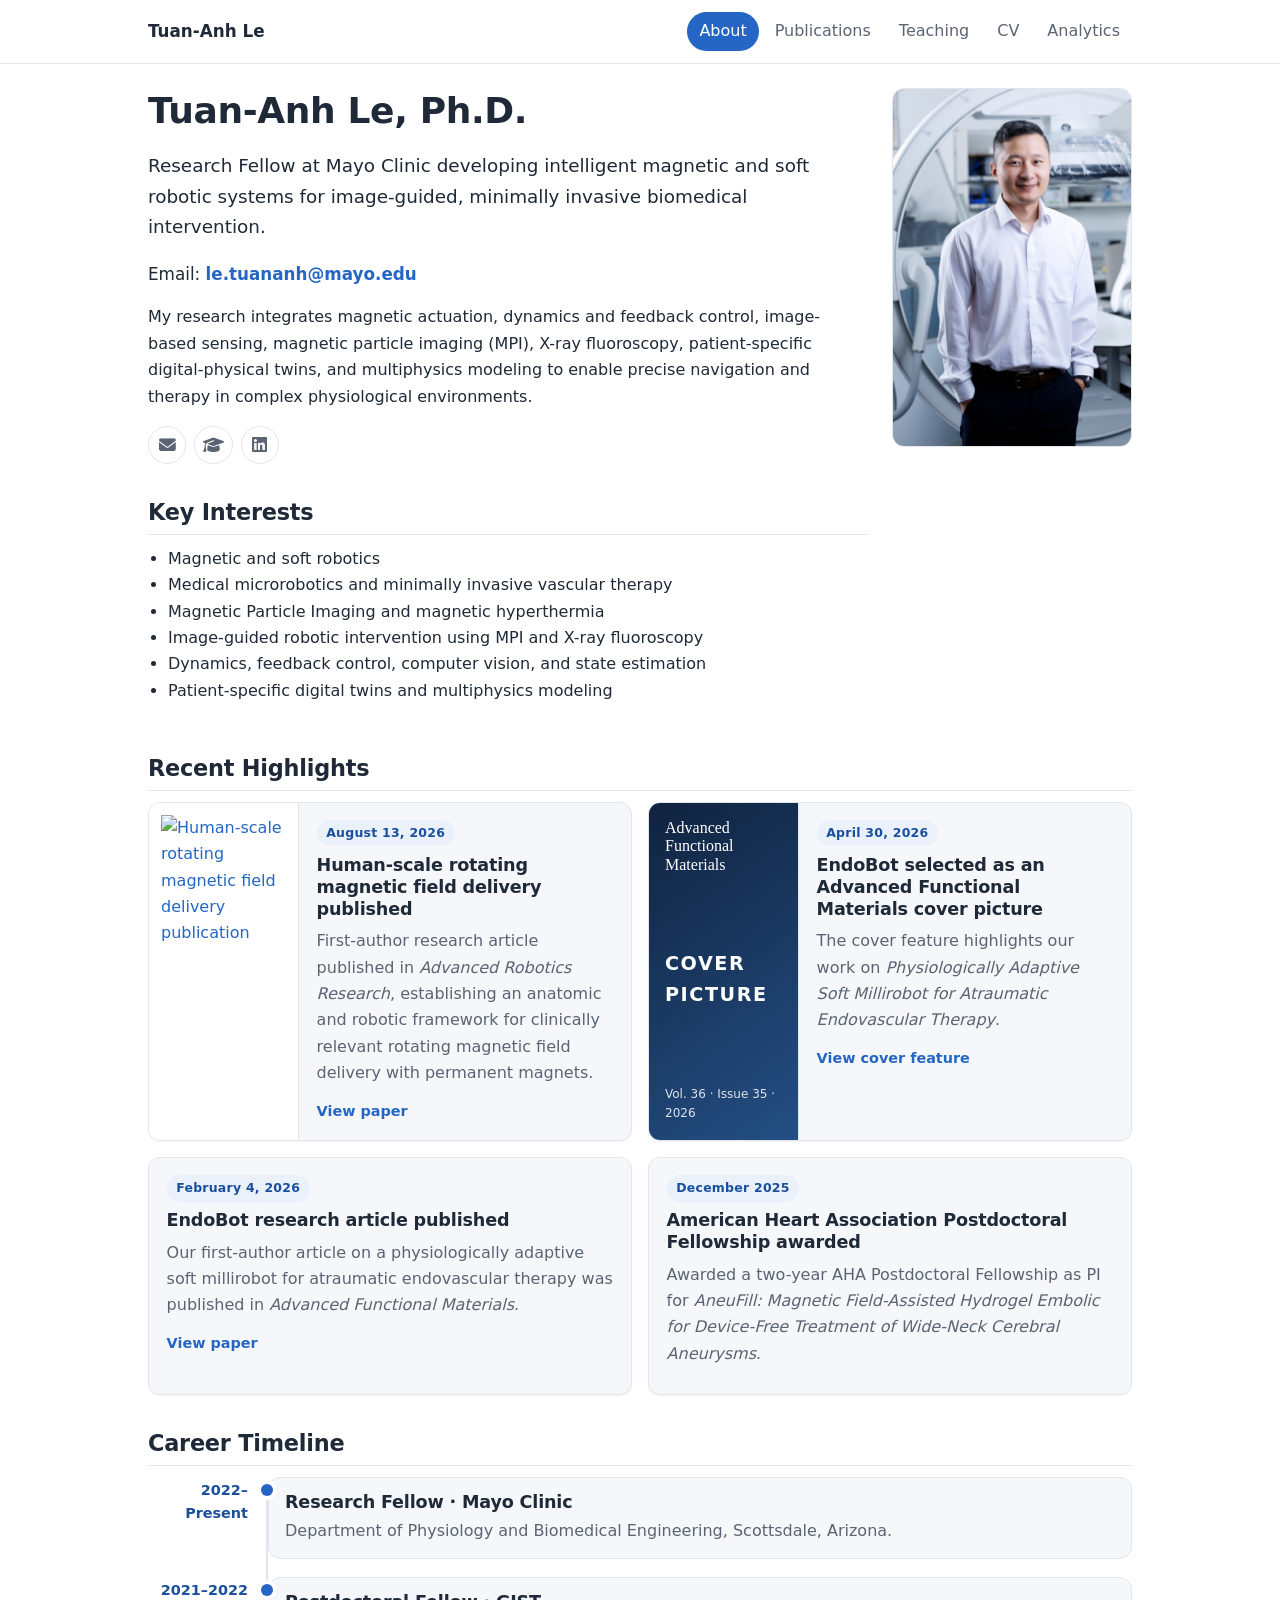
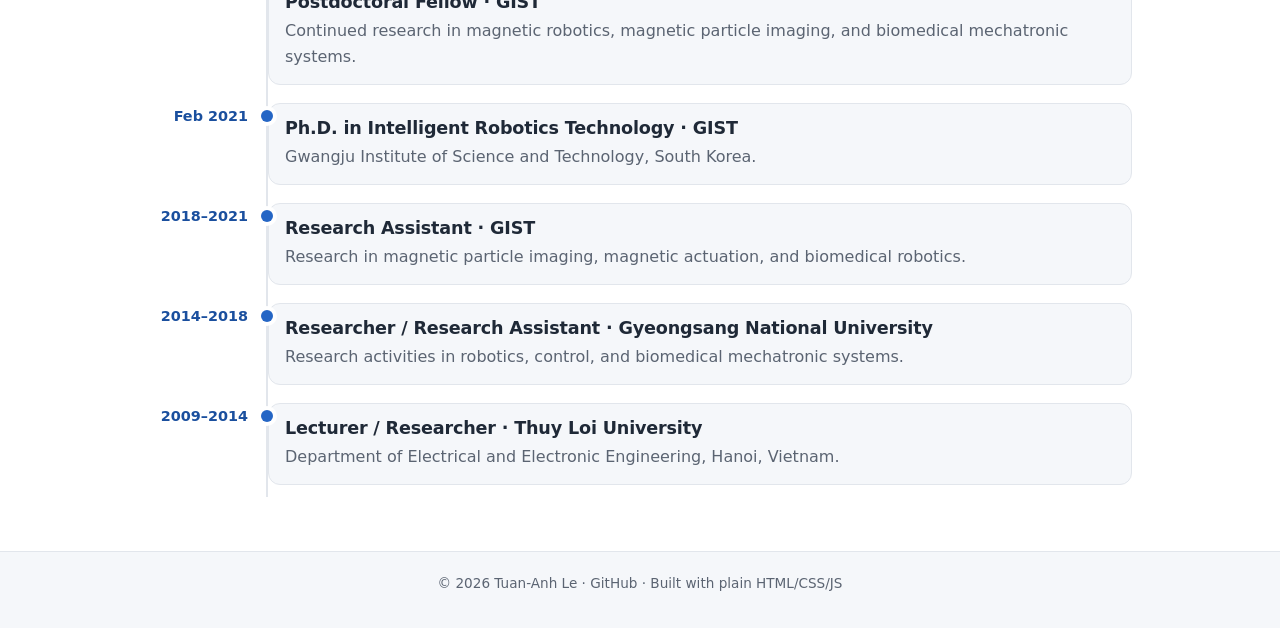
==== index.html @ ef7f0931 "Enable Umami tracking on About" ====
<!DOCTYPE html>
<html lang="en">
<head>
  <meta charset="UTF-8">
  <meta name="viewport" content="width=device-width, initial-scale=1.0">
  <title>About · Tuan-Anh Le</title>
  <meta name="description" content="Tuan-Anh Le — Research Fellow at Mayo Clinic working on magnetic and soft robotics, magnetic particle imaging, and image-guided minimally invasive therapy.">
  <link rel="stylesheet" href="assets/css/style.css?v=20260916-analytics1">
  <link rel="stylesheet" href="https://cdnjs.cloudflare.com/ajax/libs/font-awesome/6.5.2/css/all.min.css" integrity="sha512-SnH5WK+bZxgPHs44uWIX+LLJAJ9/2PkPKZ5QiAj6Ta86w+fsb2TkcmfRyVX3pBnMFcV7oQPJkl9QevSCWr3W6A==" crossorigin="anonymous" referrerpolicy="no-referrer">
  <script defer src="https://cloud.umami.is/script.js" data-website-id="98141acc-b145-4bf0-a207-50ff6eefe35a"></script>
</head>
<body>
  <header class="site-header"><div class="nav-inner"><a class="site-title" href="index.html">Tuan-Anh Le</a><nav class="site-nav" aria-label="Primary navigation"></nav></div></header>
  <main>
    <section class="hero"><div class="hero-content"><h1>Tuan-Anh Le, Ph.D.</h1><p class="lead">Research Fellow at Mayo Clinic developing intelligent magnetic and soft robotic systems for image-guided, minimally invasive biomedical intervention.</p><p class="contact-line">Email: <a href="mailto:le.tuananh@mayo.edu"><b>le.tuananh@mayo.edu</b></a></p><p>My research integrates magnetic actuation, dynamics and feedback control, image-based sensing, magnetic particle imaging (MPI), X-ray fluoroscopy, patient-specific digital-physical twins, and multiphysics modeling to enable precise navigation and therapy in complex physiological environments.</p><div class="icons"><a href="mailto:le.tuananh@mayo.edu" title="Email" aria-label="Email"><i class="fas fa-envelope"></i></a><a href="https://scholar.google.com/citations?user=4DRKFp4AAAAJ" title="Google Scholar" aria-label="Google Scholar"><i class="fas fa-graduation-cap"></i></a><a href="https://www.linkedin.com/in/le-tuan-anh-835952119/" title="LinkedIn" aria-label="LinkedIn"><i class="fab fa-linkedin"></i></a></div><h2>Key Interests</h2><ul><li>Magnetic and soft robotics</li><li>Medical microrobotics and minimally invasive vascular therapy</li><li>Magnetic Particle Imaging and magnetic hyperthermia</li><li>Image-guided robotic intervention using MPI and X-ray fluoroscopy</li><li>Dynamics, feedback control, computer vision, and state estimation</li><li>Patient-specific digital twins and multiphysics modeling</li></ul></div><div class="hero-photo"><img src="assets/images/profile-placeholder.jpg" alt="Tuan-Anh Le"></div></section>
    <section><h2>Recent Highlights</h2><div class="news-grid"><article class="news-card featured-news"><a class="news-image" href="https://doi.org/10.1002/adrr.70154" target="_blank" rel="noopener"><img src="assets/images/publications/70154.jpg" alt="Human-scale rotating magnetic field delivery publication"></a><div class="news-body"><div class="news-date">August 13, 2026</div><h3>Human-scale rotating magnetic field delivery published</h3><p>First-author research article published in <em>Advanced Robotics Research</em>, establishing an anatomic and robotic framework for clinically relevant rotating magnetic field delivery with permanent magnets.</p><a class="news-link" href="https://doi.org/10.1002/adrr.70154" target="_blank" rel="noopener">View paper</a></div></article><article class="news-card featured-news"><a class="cover-tile" href="https://doi.org/10.1002/adfm.75492" target="_blank" rel="noopener" aria-label="Advanced Functional Materials cover feature"><span class="cover-journal">Advanced Functional Materials</span><span class="cover-label">COVER PICTURE</span><span class="cover-year">Vol. 36 · Issue 35 · 2026</span></a><div class="news-body"><div class="news-date">April 30, 2026</div><h3>EndoBot selected as an Advanced Functional Materials cover picture</h3><p>The cover feature highlights our work on <em>Physiologically Adaptive Soft Millirobot for Atraumatic Endovascular Therapy</em>.</p><a class="news-link" href="https://doi.org/10.1002/adfm.75492" target="_blank" rel="noopener">View cover feature</a></div></article><article class="news-card"><div class="news-body"><div class="news-date">February 4, 2026</div><h3>EndoBot research article published</h3><p>Our first-author article on a physiologically adaptive soft millirobot for atraumatic endovascular therapy was published in <em>Advanced Functional Materials</em>.</p><a class="news-link" href="https://doi.org/10.1002/adfm.202531400" target="_blank" rel="noopener">View paper</a></div></article><article class="news-card"><div class="news-body"><div class="news-date">December 2025</div><h3>American Heart Association Postdoctoral Fellowship awarded</h3><p>Awarded a two-year AHA Postdoctoral Fellowship as PI for <em>AneuFill: Magnetic Field-Assisted Hydrogel Embolic for Device-Free Treatment of Wide-Neck Cerebral Aneurysms</em>.</p></div></article></div></section>
    <section><h2>Career Timeline</h2><div class="timeline"><div class="timeline-item"><div class="timeline-date">2022–Present</div><div class="timeline-content"><h3>Research Fellow · Mayo Clinic</h3><p>Department of Physiology and Biomedical Engineering, Scottsdale, Arizona.</p></div></div><div class="timeline-item"><div class="timeline-date">2021–2022</div><div class="timeline-content"><h3>Postdoctoral Fellow · GIST</h3><p>Continued research in magnetic robotics, magnetic particle imaging, and biomedical mechatronic systems.</p></div></div><div class="timeline-item"><div class="timeline-date">Feb 2021</div><div class="timeline-content"><h3>Ph.D. in Intelligent Robotics Technology · GIST</h3><p>Gwangju Institute of Science and Technology, South Korea.</p></div></div><div class="timeline-item"><div class="timeline-date">2018–2021</div><div class="timeline-content"><h3>Research Assistant · GIST</h3><p>Research in magnetic particle imaging, magnetic actuation, and biomedical robotics.</p></div></div><div class="timeline-item"><div class="timeline-date">2014–2018</div><div class="timeline-content"><h3>Researcher / Research Assistant · Gyeongsang National University</h3><p>Research activities in robotics, control, and biomedical mechatronic systems.</p></div></div><div class="timeline-item"><div class="timeline-date">2009–2014</div><div class="timeline-content"><h3>Lecturer / Researcher · Thuy Loi University</h3><p>Department of Electrical and Electronic Engineering, Hanoi, Vietnam.</p></div></div></div></section>
  </main>
  <footer class="site-footer"></footer>
  <script src="assets/js/main.js?v=20260916-analytics1"></script>
</body>
</html>
---- assets/css/style.css ----
/* ==========================================================================
  Tuan Anh Le — Personal Academic Website
   Shared stylesheet. Edit colors/typography here to restyle the whole site.
   ========================================================================== */

:root {
  --bg: #ffffff;
  --surface: #f5f7fa;
  --text: #1f2937;
  --text-muted: #5b6472;
  --accent: #2566c5;
  --accent-strong: #1a4f9e;
  --accent-soft: #eaf1fb;
  --border: #e2e6ec;
  --max-width: 1024px;
  --radius: 12px;
  --shadow-sm: 0 1px 2px rgba(16, 24, 40, 0.05);
  --shadow-md: 0 6px 16px rgba(16, 24, 40, 0.08);
  --transition: 0.18s ease;
}

* { box-sizing: border-box; }
html { scroll-behavior: smooth; }
body {
  margin: 0;
  font-family: system-ui, -apple-system, BlinkMacSystemFont, "Segoe UI", Roboto, Helvetica, Arial, sans-serif;
  color: var(--text);
  background: var(--bg);
  line-height: 1.65;
  font-size: 16px;
}
a { color: var(--accent); text-decoration: none; transition: color var(--transition); }
a:hover { color: var(--accent-strong); text-decoration: underline; }
h1,h2,h3,h4 { line-height: 1.25; margin: 0 0 0.5em; color: var(--text); letter-spacing: -0.01em; }
h1 { font-size: 2.25rem; }
h2 { font-size: 1.4rem; margin-top: 1.5em; padding-bottom: 0.35em; border-bottom: 1px solid var(--border); }
h3 { font-size: 1.1rem; }
p { margin: 0 0 1em; }
ul { margin: 0 0 1em; padding-left: 1.25em; }

/* ---------- Header / navigation ---------- */
.site-header { position: sticky; top: 0; z-index: 10; background: var(--bg); border-bottom: 1px solid var(--border); }
.nav-inner { max-width: var(--max-width); margin: 0 auto; padding: 0.75rem 1.25rem; display: flex; flex-wrap: wrap; align-items: center; justify-content: space-between; gap: 0.5rem; }
.site-title { font-weight: 700; font-size: 1.05rem; color: var(--text); }
.site-title:hover { text-decoration: none; color: var(--accent); }
.site-nav { display: flex; flex-wrap: wrap; gap: 0.25rem; }
.site-nav a { padding: 0.4rem 0.75rem; border-radius: 999px; color: var(--text-muted); font-weight: 500; transition: color var(--transition), background-color var(--transition), box-shadow var(--transition); }
.site-nav a:hover { background: var(--surface); color: var(--text); text-decoration: none; }
.site-nav a.active { background: var(--accent); color: #fff; box-shadow: var(--shadow-sm); }

/* ---------- Layout ---------- */
main { max-width: var(--max-width); margin: 0 auto; padding: 1.5rem 1.25rem 3rem; }

/* ---------- Hero (About) ---------- */
.hero { display: flex; flex-wrap: wrap; gap: 1.5rem; align-items: flex-start; }
.hero-content { flex: 1 1 320px; min-width: 0; }
.hero-content .lead { font-size: 1.15rem; }
.hero-photo { flex: 0 0 240px; }
.hero-photo img { width: 100%; max-width: 240px; border-radius: var(--radius); border: 1px solid var(--border); display: block; }
.contact-line { margin: 0.25rem 0 1rem; font-size: 1.05rem; }
.icons { display: flex; flex-wrap: wrap; gap: 0.5rem; margin: 0 0 1rem; }
.icons a { display: inline-flex; align-items: center; justify-content: center; width: 2.4rem; height: 2.4rem; border-radius: 999px; border: 1px solid var(--border); background: var(--bg); color: var(--text-muted); font-size: 1.05rem; transition: color var(--transition), background-color var(--transition), border-color var(--transition), transform var(--transition); }
.icons a:hover { color: #fff; background: var(--accent); border-color: var(--accent); text-decoration: none; transform: translateY(-2px); }
.icons a:focus-visible { outline: 2px solid var(--accent); outline-offset: 2px; }

/* ---------- Generic cards ---------- */
.card { background: var(--surface); border: 1px solid var(--border); border-radius: var(--radius); padding: 1rem 1.25rem; margin-bottom: 1rem; box-shadow: var(--shadow-sm); transition: box-shadow var(--transition), transform var(--transition); }
.card:hover { box-shadow: var(--shadow-md); transform: translateY(-2px); }
.card h3 { margin-top: 0; }
.meta { color: var(--text-muted); font-size: 0.9rem; margin-bottom: 0.5rem; }
.entry { margin-bottom: 1.5rem; }
.entry .title { font-weight: 600; }
.entry .description { margin: 0.25rem 0; color: var(--text-muted); }
.news-list li { margin-bottom: 0.5rem; }
.news-list b { color: var(--text); }

/* ---------- News / highlights ---------- */
.news-grid { display: grid; grid-template-columns: repeat(2, minmax(0, 1fr)); gap: 1rem; }
.news-card { background: var(--surface); border: 1px solid var(--border); border-radius: var(--radius); overflow: hidden; box-shadow: var(--shadow-sm); transition: transform var(--transition), box-shadow var(--transition); }
.news-card:hover { transform: translateY(-2px); box-shadow: var(--shadow-md); }
.news-card.featured-news { display: grid; grid-template-columns: 150px minmax(0, 1fr); }
.news-image { display: block; background: #fff; border-right: 1px solid var(--border); }
.news-image:hover { text-decoration: none; }
.news-image img { width: 100%; height: 100%; min-height: 170px; object-fit: contain; display: block; padding: 0.75rem; }
.news-body { padding: 1rem 1.1rem; }
.news-body h3 { margin-bottom: 0.45rem; }
.news-body p { color: var(--text-muted); margin-bottom: 0.7rem; }
.news-date { display: inline-block; font-size: 0.78rem; font-weight: 700; letter-spacing: 0.02em; color: var(--accent-strong); background: var(--accent-soft); border-radius: 999px; padding: 0.18rem 0.6rem; margin-bottom: 0.55rem; }
.news-link { font-weight: 600; font-size: 0.9rem; }
.cover-tile { min-height: 190px; padding: 1rem; display: flex; flex-direction: column; justify-content: space-between; background: linear-gradient(145deg, #10233f, #244f84); color: #fff; border-right: 1px solid var(--border); }
.cover-tile:hover { color: #fff; text-decoration: none; }
.cover-journal { font-family: Georgia, "Times New Roman", serif; font-size: 1rem; line-height: 1.15; }
.cover-label { font-size: 1.2rem; font-weight: 800; letter-spacing: 0.08em; }
.cover-year { font-size: 0.75rem; opacity: 0.85; }

/* ---------- Career timeline ---------- */
.timeline { position: relative; margin-top: 0.5rem; }
.timeline::before { content: ""; position: absolute; left: 118px; top: 0.4rem; bottom: 0.4rem; width: 2px; background: var(--border); }
.timeline-item { display: grid; grid-template-columns: 100px minmax(0, 1fr); gap: 1.25rem; position: relative; padding-bottom: 1.15rem; }
.timeline-item::before { content: ""; position: absolute; left: 113px; top: 0.42rem; width: 12px; height: 12px; border-radius: 50%; background: var(--accent); box-shadow: 0 0 0 4px var(--bg); }
.timeline-date { color: var(--accent-strong); font-weight: 700; font-size: 0.9rem; text-align: right; padding-top: 0.1rem; }
.timeline-content { background: var(--surface); border: 1px solid var(--border); border-radius: var(--radius); padding: 0.85rem 1rem; }
.timeline-content h3 { margin-bottom: 0.25rem; }
.timeline-content p { margin: 0; color: var(--text-muted); }

/* ---------- Publications ---------- */
.pub-card { display: flex; gap: 1.25rem; padding: 1.25rem; }
.pub-thumb { flex: 0 0 120px; align-self: flex-start; }
.pub-thumb a { display: block; }
.pub-thumb img { display: block; width: 120px; height: 120px; max-width: 100%; aspect-ratio: 1 / 1; object-fit: contain; border-radius: var(--radius); border: 1px solid var(--border); background: #fff; padding: 0.5rem; }
.pub-body { flex: 1; min-width: 0; }
.pub-title { font-weight: 600; font-size: 1.02rem; margin: 0 0 0.3rem; }
.pub-authors { color: var(--text-muted); font-size: 0.9rem; margin: 0 0 0.4rem; }
.pub-authors b { color: var(--text); }
.pub-venue { font-size: 0.9rem; margin: 0 0 0.4rem; color: var(--text); }
.pub-meta { display: flex; flex-wrap: wrap; align-items: center; gap: 0.75rem; margin-top: 0.25rem; }
.pub-year { font-size: 0.8rem; font-weight: 600; color: var(--accent-strong); background: #eaf1fb; border-radius: 999px; padding: 0.15rem 0.6rem; }
.pub-link { font-size: 0.9rem; }
#publications-loading,#publications-error { padding: 2rem; text-align: center; color: var(--text-muted); }

/* ---------- CV ---------- */
.cv-actions { display: flex; flex-wrap: wrap; gap: 0.75rem; margin-bottom: 1.25rem; }
.btn { display: inline-block; background: var(--accent); color: #fff; padding: 0.6rem 1.1rem; border-radius: 8px; font-weight: 600; transition: background var(--transition), transform var(--transition), box-shadow var(--transition); }
.btn:hover { background: var(--accent-strong); text-decoration: none; color: #fff; transform: translateY(-1px); box-shadow: var(--shadow-sm); }
.btn.secondary { background: var(--surface); color: var(--accent); border: 1px solid var(--border); }
.btn.secondary:hover { background: var(--border); }
.cv-frame { width: 100%; height: 80vh; min-height: 480px; border: 1px solid var(--border); border-radius: var(--radius); background: var(--surface); }

/* ---------- Analytics ---------- */
.analytics-head { display: flex; justify-content: space-between; gap: 1.5rem; align-items: flex-start; margin-bottom: 1.5rem; }
.analytics-head h1 { margin-bottom: 0.35rem; }
.analytics-subtitle { margin-bottom: 0.15rem; color: var(--text-muted); }
.analytics-note { margin: 0; color: var(--text-muted); font-size: 0.88rem; }
.analytics-updated { flex: 0 0 auto; font-size: 0.82rem; color: var(--text-muted); background: var(--surface); border: 1px solid var(--border); border-radius: 999px; padding: 0.35rem 0.75rem; }
.metric-grid { display: grid; grid-template-columns: repeat(4, minmax(0, 1fr)); gap: 1rem; margin-bottom: 1rem; }
.metric-card { background: #fff; border: 1px solid var(--border); border-radius: var(--radius); padding: 1rem; display: flex; gap: 0.85rem; align-items: center; box-shadow: var(--shadow-sm); }
.metric-icon { width: 3rem; height: 3rem; border-radius: 12px; display: grid; place-items: center; flex: 0 0 3rem; background: var(--accent-soft); color: var(--accent); font-size: 1.5rem; font-weight: 700; }
.metric-card div:last-child { min-width: 0; display: flex; flex-direction: column; }
.metric-label { color: var(--text-muted); font-size: 0.85rem; }
.metric-card strong { font-size: 1.75rem; line-height: 1.15; margin: 0.2rem 0; color: var(--text); }
.metric-card small { color: var(--text-muted); font-size: 0.72rem; }
.analytics-panel { background: #fff; border: 1px solid var(--border); border-radius: var(--radius); box-shadow: var(--shadow-sm); padding: 1rem; }
.analytics-panel h2 { border: 0; margin: 0 0 0.15rem; padding: 0; font-size: 1.15rem; }
.analytics-panel p { margin: 0; color: var(--text-muted); font-size: 0.85rem; }
.panel-title-row { display: flex; justify-content: space-between; gap: 1rem; align-items: flex-start; margin-bottom: 0.85rem; }
.country-panel { margin-bottom: 1rem; }
.country-layout { display: grid; grid-template-columns: minmax(0, 1.65fr) minmax(280px, 0.85fr); gap: 1rem; align-items: stretch; }
.geo-chart { min-height: 360px; display: grid; place-items: center; overflow: hidden; }
.country-table-wrap { overflow-x: auto; }
.analytics-table { width: 100%; border-collapse: collapse; font-size: 0.86rem; }
.analytics-table th { text-align: left; color: var(--text-muted); font-weight: 600; border-bottom: 1px solid var(--border); padding: 0.55rem 0.5rem; }
.analytics-table td { border-bottom: 1px solid var(--border); padding: 0.6rem 0.5rem; }
.analytics-table th:last-child,.analytics-table td:last-child { text-align: right; }
.analytics-empty { color: var(--text-muted); text-align: center; padding: 2rem; border: 1px dashed var(--border); border-radius: var(--radius); background: var(--surface); width: 100%; }
.analytics-empty-cell { color: var(--text-muted); text-align: center !important; padding: 1.5rem !important; }
.analytics-lower-grid { display: grid; grid-template-columns: minmax(0, 1.2fr) minmax(300px, 0.8fr); gap: 1rem; }
.traffic-chart { min-height: 300px; display: grid; place-items: center; }
.range-pill { font-size: 0.78rem; color: var(--text-muted); border: 1px solid var(--border); border-radius: 8px; padding: 0.3rem 0.55rem; background: var(--surface); white-space: nowrap; }
.popular-table td:first-child { max-width: 260px; overflow: hidden; text-overflow: ellipsis; white-space: nowrap; }

/* ---------- Footer ---------- */
.site-footer { border-top: 1px solid var(--border); background: var(--surface); color: var(--text-muted); font-size: 0.85rem; text-align: center; padding: 1.25rem; }
.site-footer a { color: var(--text-muted); }

/* ---------- Responsive ---------- */
@media (max-width: 900px) {
  .metric-grid { grid-template-columns: repeat(2, minmax(0, 1fr)); }
  .country-layout { grid-template-columns: 1fr; }
  .analytics-lower-grid { grid-template-columns: 1fr; }
}

@media (max-width: 760px) {
  .news-grid { grid-template-columns: 1fr; }
  .analytics-head { flex-direction: column; }
  .analytics-updated { align-self: flex-start; }
}

@media (max-width: 640px) {
  .nav-inner { flex-direction: column; align-items: flex-start; }
  .hero { flex-direction: column-reverse; }
  .hero-photo { flex: 0 0 auto; align-self: center; }
  .news-card.featured-news { grid-template-columns: 1fr; }
  .news-image { border-right: 0; border-bottom: 1px solid var(--border); }
  .news-image img { max-height: 240px; min-height: 0; }
  .cover-tile { border-right: 0; border-bottom: 1px solid var(--border); min-height: 160px; }
  .timeline::before { left: 7px; }
  .timeline-item { grid-template-columns: 1fr; gap: 0.35rem; padding-left: 1.75rem; }
  .timeline-item::before { left: 2px; }
  .timeline-date { text-align: left; }
  .pub-card { flex-direction: column; }
  .pub-thumb { flex: 0 0 auto; width: 100%; }
  .pub-thumb img { width: 100%; height: auto; max-height: 220px; object-fit: contain; aspect-ratio: auto; }
  .metric-grid { grid-template-columns: 1fr; }
  .metric-card strong { font-size: 1.55rem; }
  .geo-chart { min-height: 260px; }
}
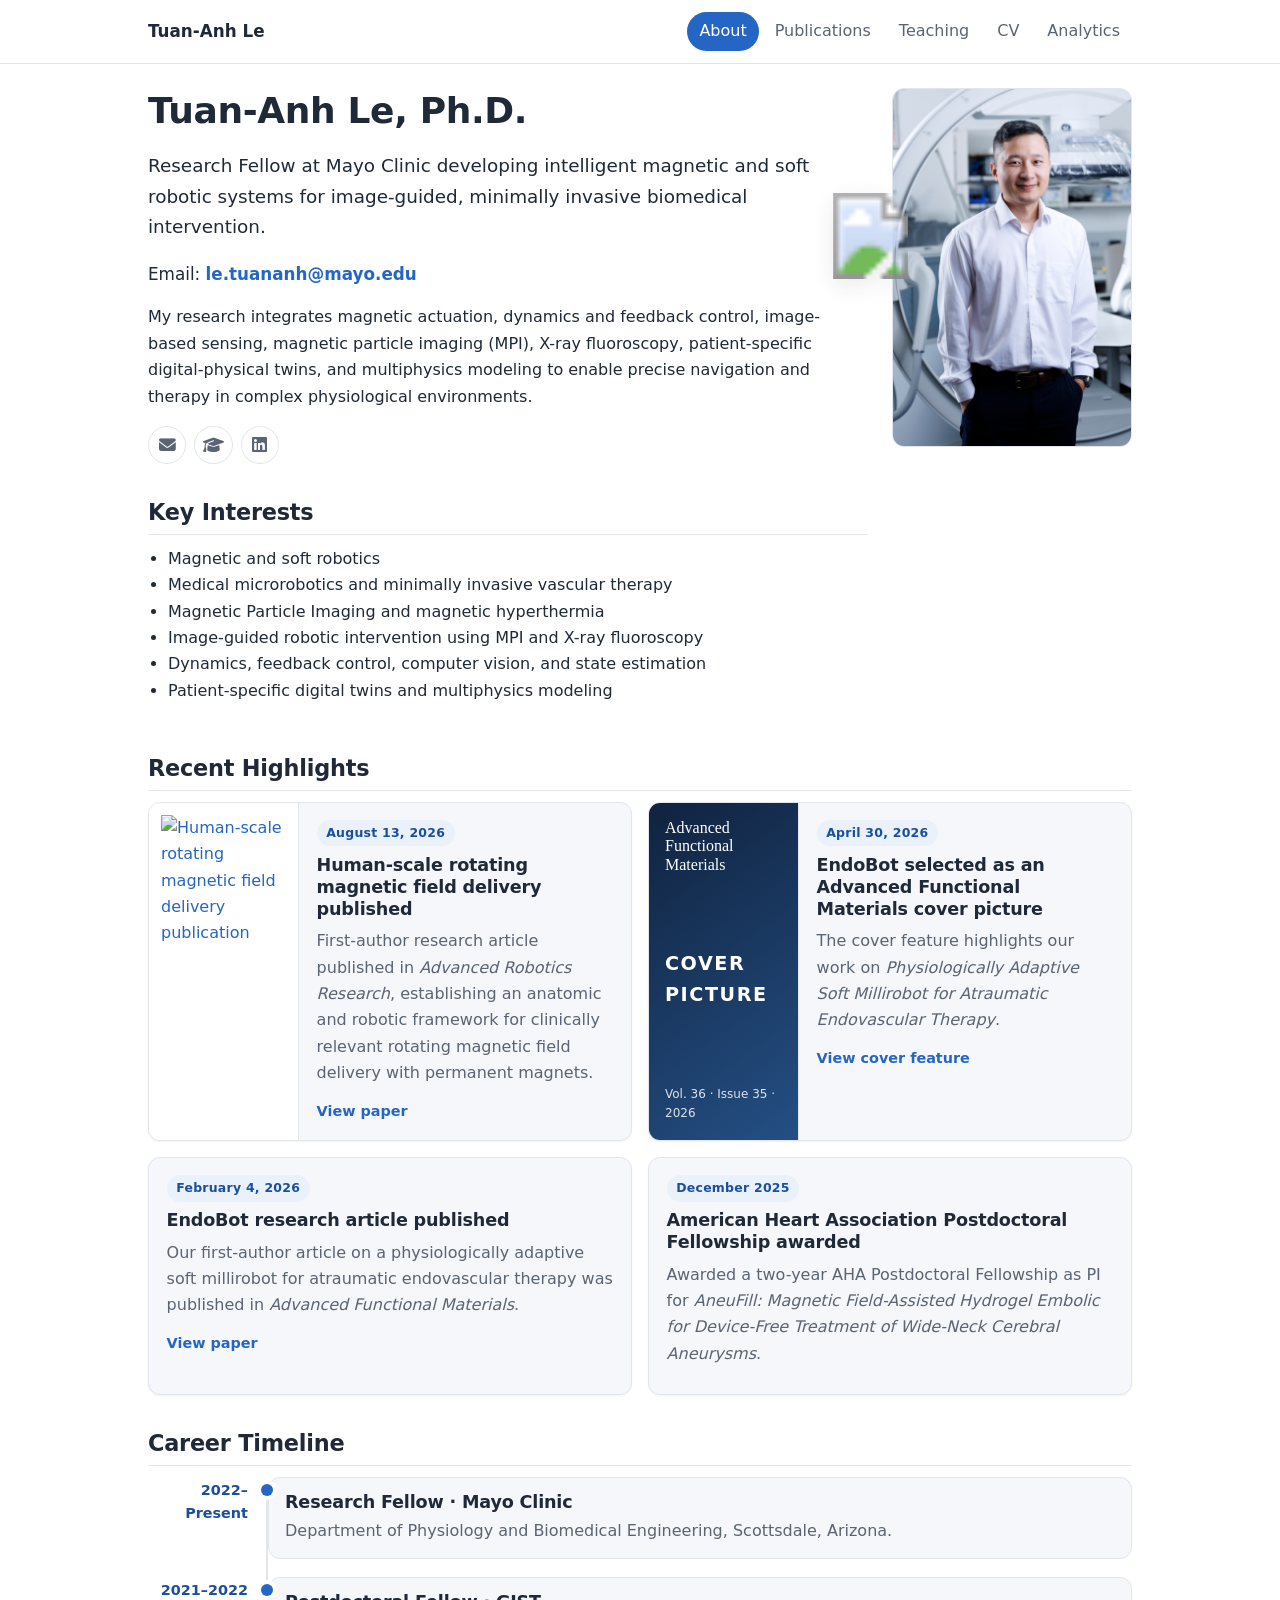
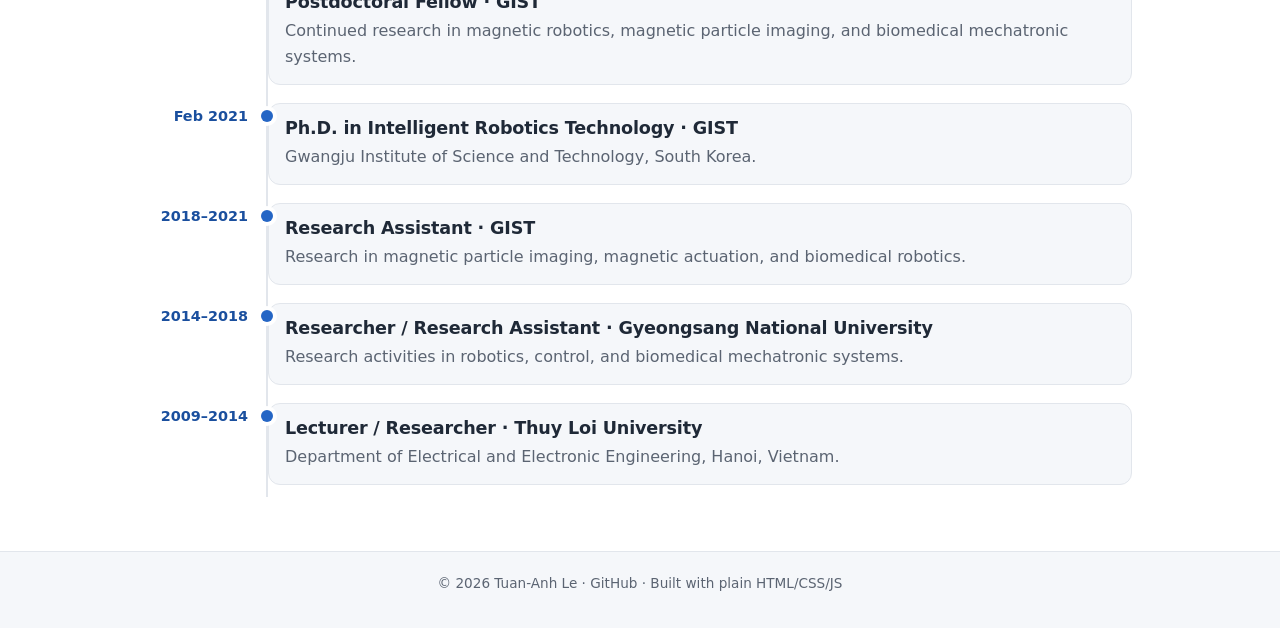
==== commit 2d934cb8: "Refresh floating dragon script" ====
--- a/index.html
+++ b/index.html
@@ -17,6 +17,6 @@
     <section><h2>Career Timeline</h2><div class="timeline"><div class="timeline-item"><div class="timeline-date">2022–Present</div><div class="timeline-content"><h3>Research Fellow · Mayo Clinic</h3><p>Department of Physiology and Biomedical Engineering, Scottsdale, Arizona.</p></div></div><div class="timeline-item"><div class="timeline-date">2021–2022</div><div class="timeline-content"><h3>Postdoctoral Fellow · GIST</h3><p>Continued research in magnetic robotics, magnetic particle imaging, and biomedical mechatronic systems.</p></div></div><div class="timeline-item"><div class="timeline-date">Feb 2021</div><div class="timeline-content"><h3>Ph.D. in Intelligent Robotics Technology · GIST</h3><p>Gwangju Institute of Science and Technology, South Korea.</p></div></div><div class="timeline-item"><div class="timeline-date">2018–2021</div><div class="timeline-content"><h3>Research Assistant · GIST</h3><p>Research in magnetic particle imaging, magnetic actuation, and biomedical robotics.</p></div></div><div class="timeline-item"><div class="timeline-date">2014–2018</div><div class="timeline-content"><h3>Researcher / Research Assistant · Gyeongsang National University</h3><p>Research activities in robotics, control, and biomedical mechatronic systems.</p></div></div><div class="timeline-item"><div class="timeline-date">2009–2014</div><div class="timeline-content"><h3>Lecturer / Researcher · Thuy Loi University</h3><p>Department of Electrical and Electronic Engineering, Hanoi, Vietnam.</p></div></div></div></section>
   </main>
   <footer class="site-footer"></footer>
-  <script src="assets/js/main.js?v=20260916-analytics1"></script>
+  <script src="assets/js/main.js?v=20260920-dragon1"></script>
 </body>
 </html>
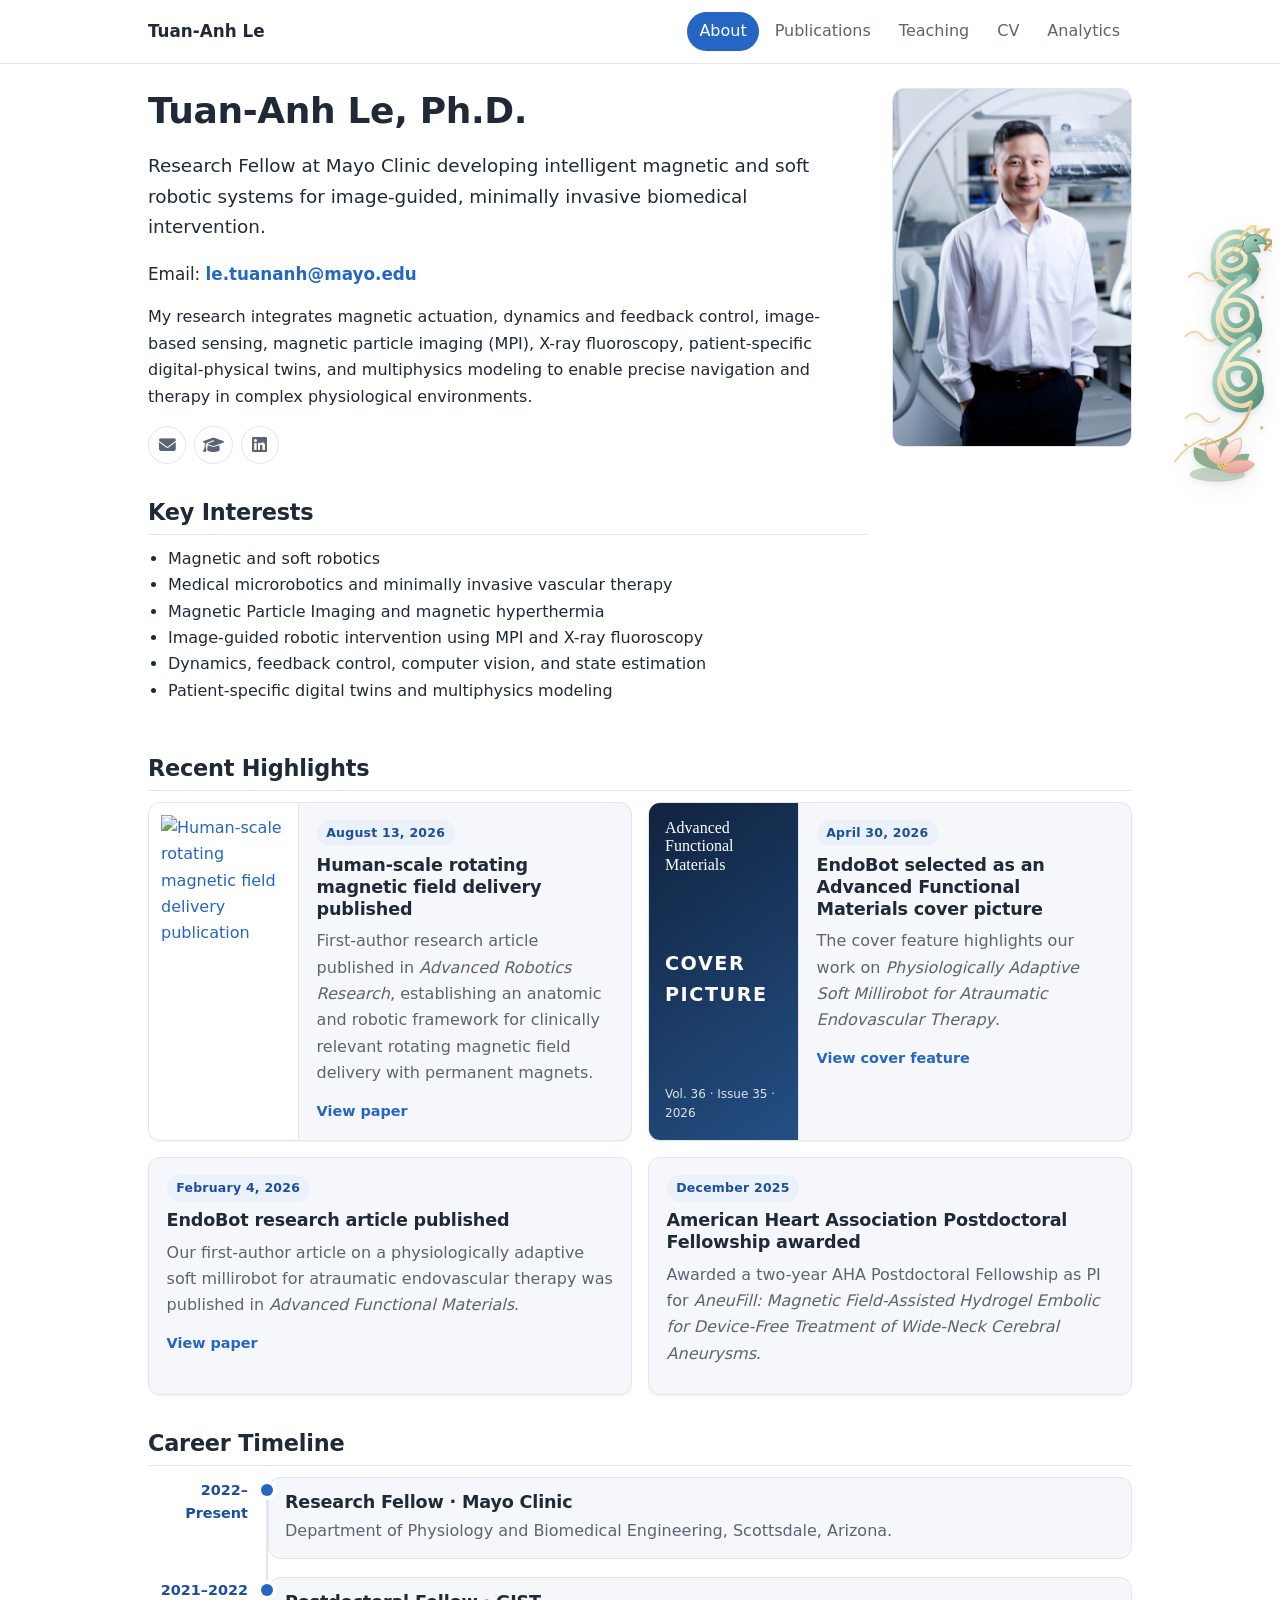
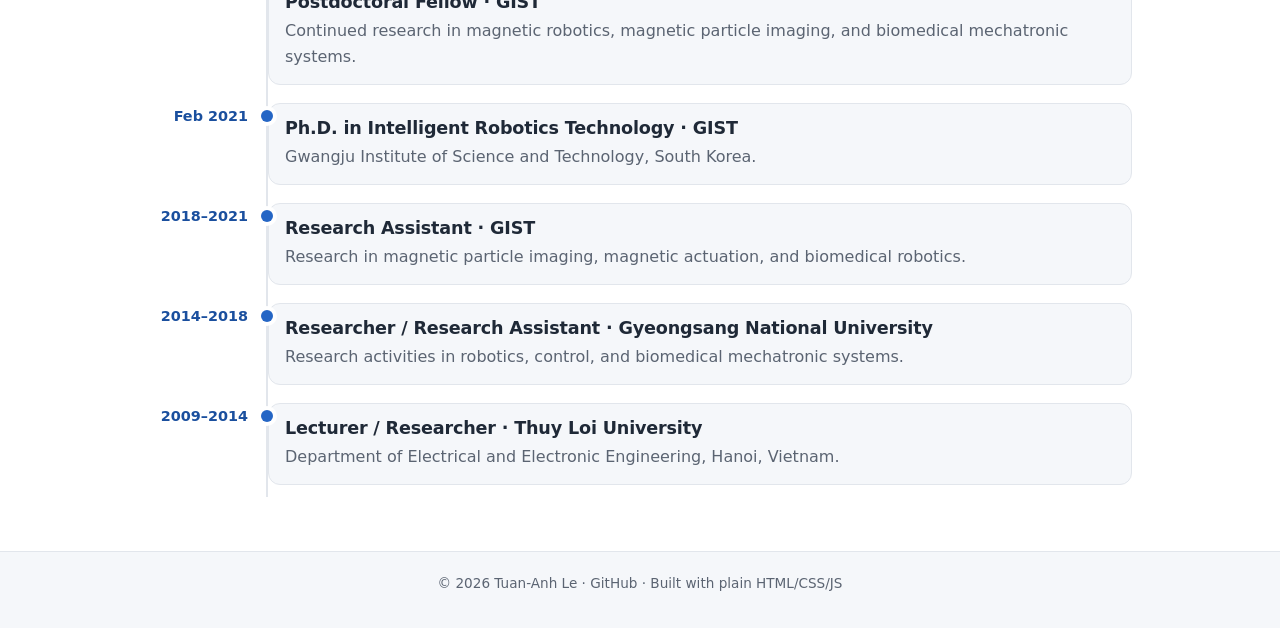
==== commit bb9be5f9: "Refresh dragon ornament script" ====
--- a/index.html
+++ b/index.html
@@ -17,6 +17,6 @@
     <section><h2>Career Timeline</h2><div class="timeline"><div class="timeline-item"><div class="timeline-date">2022–Present</div><div class="timeline-content"><h3>Research Fellow · Mayo Clinic</h3><p>Department of Physiology and Biomedical Engineering, Scottsdale, Arizona.</p></div></div><div class="timeline-item"><div class="timeline-date">2021–2022</div><div class="timeline-content"><h3>Postdoctoral Fellow · GIST</h3><p>Continued research in magnetic robotics, magnetic particle imaging, and biomedical mechatronic systems.</p></div></div><div class="timeline-item"><div class="timeline-date">Feb 2021</div><div class="timeline-content"><h3>Ph.D. in Intelligent Robotics Technology · GIST</h3><p>Gwangju Institute of Science and Technology, South Korea.</p></div></div><div class="timeline-item"><div class="timeline-date">2018–2021</div><div class="timeline-content"><h3>Research Assistant · GIST</h3><p>Research in magnetic particle imaging, magnetic actuation, and biomedical robotics.</p></div></div><div class="timeline-item"><div class="timeline-date">2014–2018</div><div class="timeline-content"><h3>Researcher / Research Assistant · Gyeongsang National University</h3><p>Research activities in robotics, control, and biomedical mechatronic systems.</p></div></div><div class="timeline-item"><div class="timeline-date">2009–2014</div><div class="timeline-content"><h3>Lecturer / Researcher · Thuy Loi University</h3><p>Department of Electrical and Electronic Engineering, Hanoi, Vietnam.</p></div></div></div></section>
   </main>
   <footer class="site-footer"></footer>
-  <script src="assets/js/main.js?v=20260920-dragon1"></script>
+  <script src="assets/js/main.js?v=20260920-dragon3"></script>
 </body>
 </html>
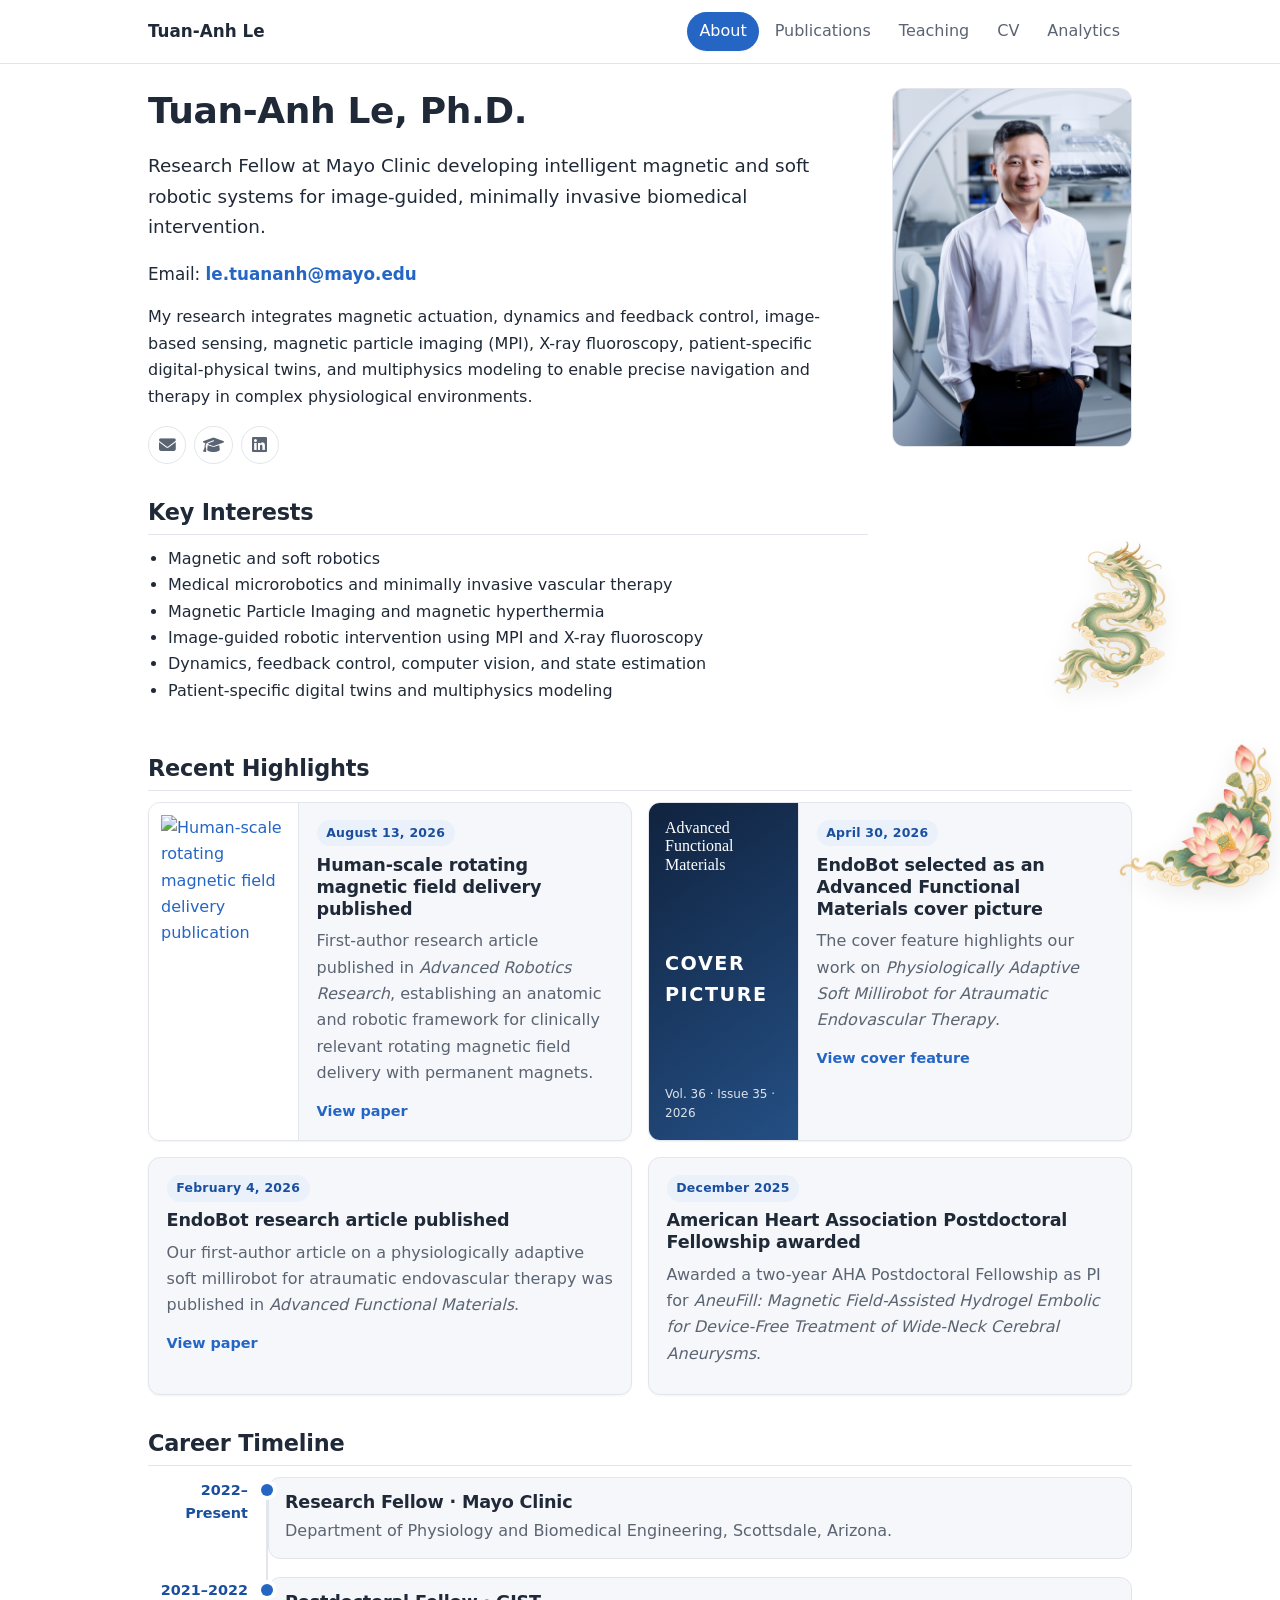
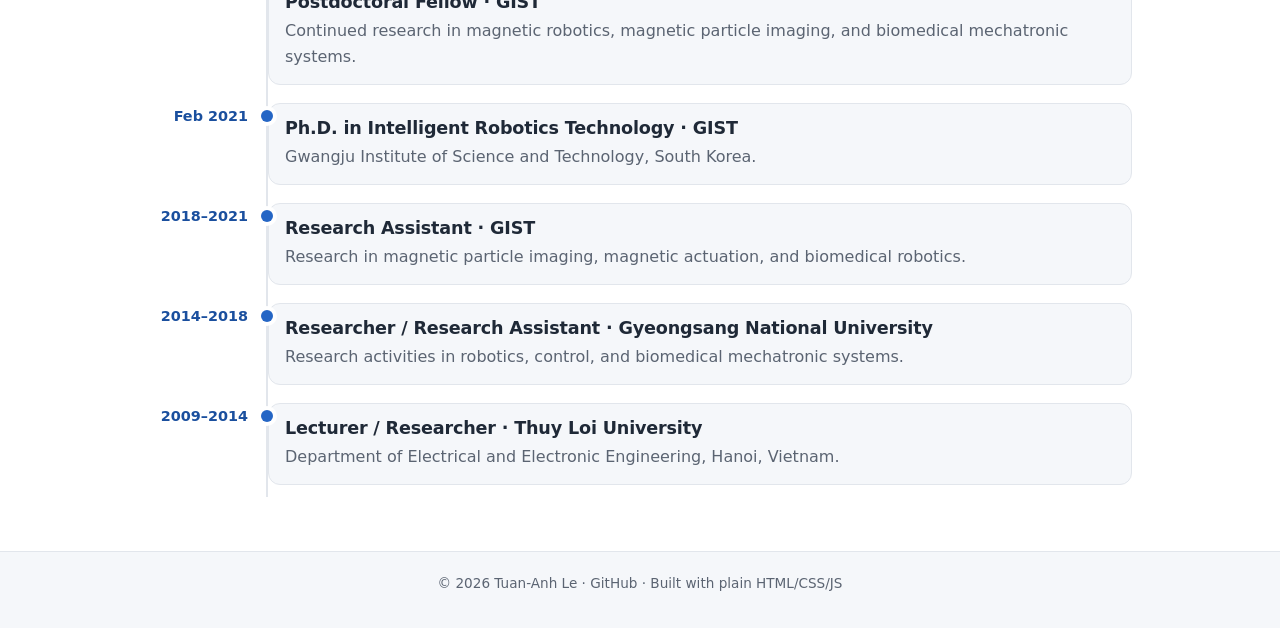
==== commit 23187660: "Refresh dragon and lotus image script" ====
--- a/index.html
+++ b/index.html
@@ -17,6 +17,6 @@
     <section><h2>Career Timeline</h2><div class="timeline"><div class="timeline-item"><div class="timeline-date">2022–Present</div><div class="timeline-content"><h3>Research Fellow · Mayo Clinic</h3><p>Department of Physiology and Biomedical Engineering, Scottsdale, Arizona.</p></div></div><div class="timeline-item"><div class="timeline-date">2021–2022</div><div class="timeline-content"><h3>Postdoctoral Fellow · GIST</h3><p>Continued research in magnetic robotics, magnetic particle imaging, and biomedical mechatronic systems.</p></div></div><div class="timeline-item"><div class="timeline-date">Feb 2021</div><div class="timeline-content"><h3>Ph.D. in Intelligent Robotics Technology · GIST</h3><p>Gwangju Institute of Science and Technology, South Korea.</p></div></div><div class="timeline-item"><div class="timeline-date">2018–2021</div><div class="timeline-content"><h3>Research Assistant · GIST</h3><p>Research in magnetic particle imaging, magnetic actuation, and biomedical robotics.</p></div></div><div class="timeline-item"><div class="timeline-date">2014–2018</div><div class="timeline-content"><h3>Researcher / Research Assistant · Gyeongsang National University</h3><p>Research activities in robotics, control, and biomedical mechatronic systems.</p></div></div><div class="timeline-item"><div class="timeline-date">2009–2014</div><div class="timeline-content"><h3>Lecturer / Researcher · Thuy Loi University</h3><p>Department of Electrical and Electronic Engineering, Hanoi, Vietnam.</p></div></div></div></section>
   </main>
   <footer class="site-footer"></footer>
-  <script src="assets/js/main.js?v=20260920-dragon3"></script>
+  <script src="assets/js/main.js?v=20260920-dragonjpg1"></script>
 </body>
 </html>
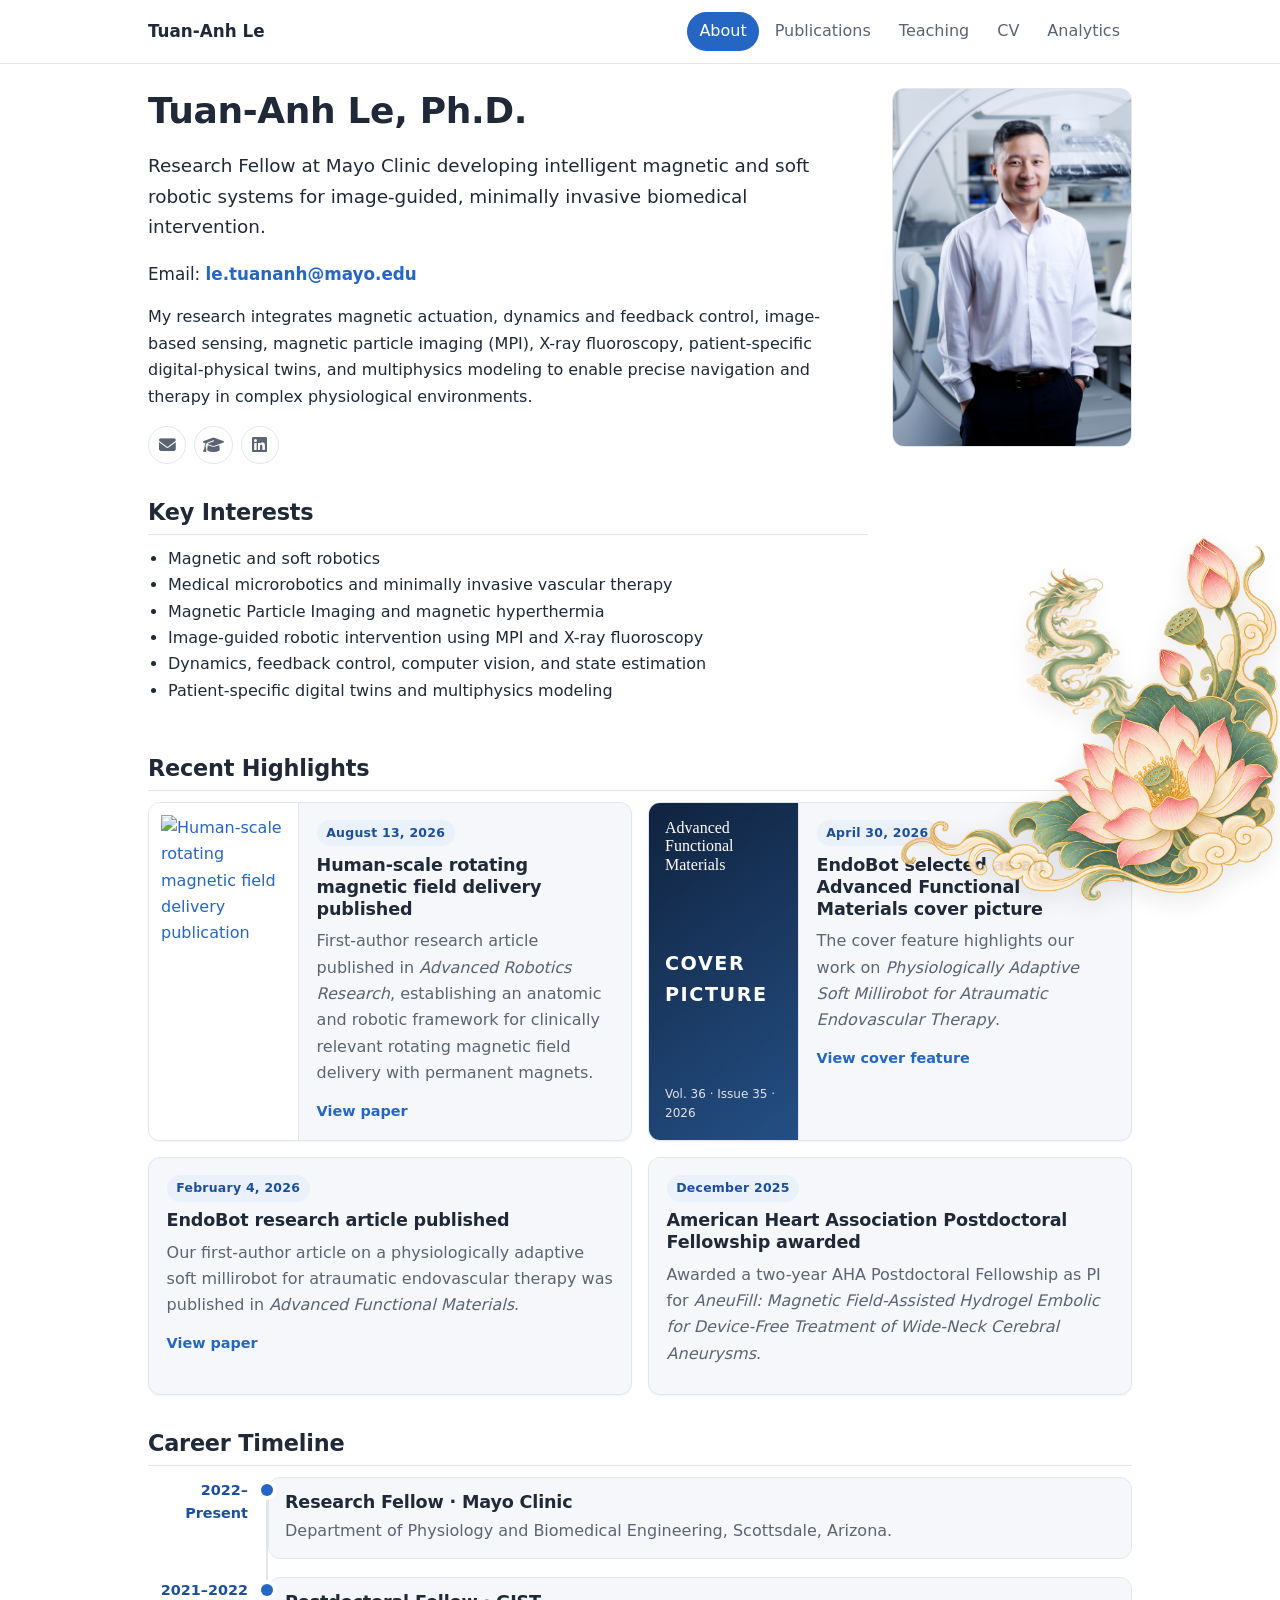
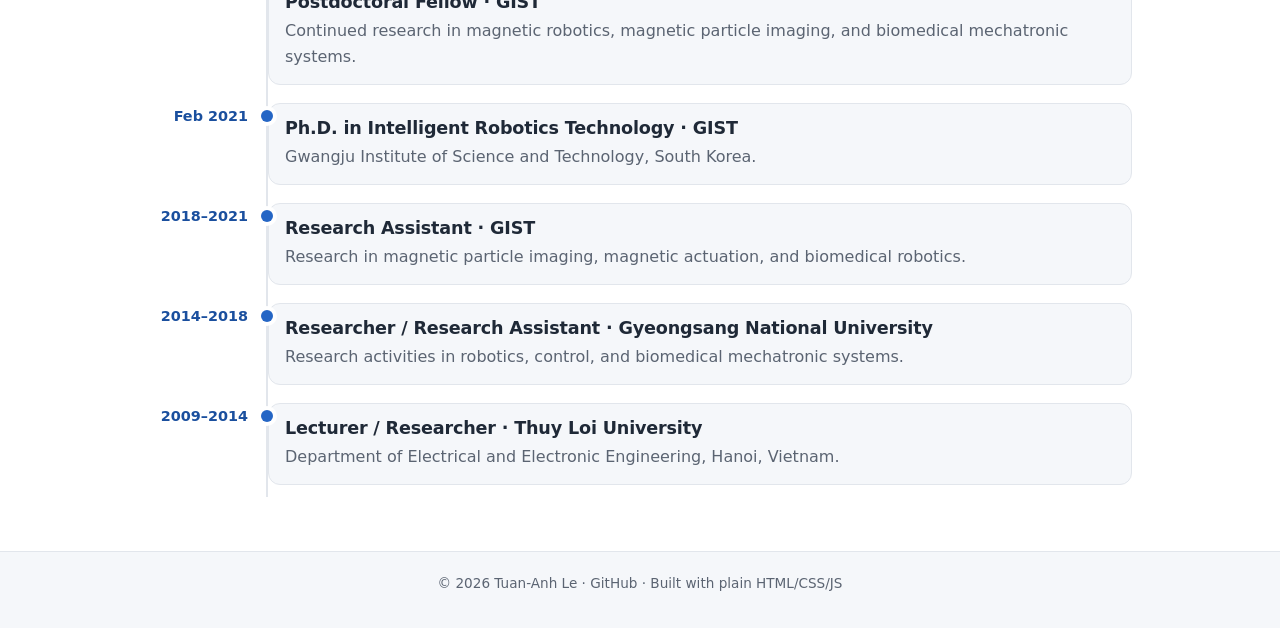
==== commit 097e2d11: "Refresh enlarged lotus styling" ====
--- a/index.html
+++ b/index.html
@@ -17,6 +17,6 @@
     <section><h2>Career Timeline</h2><div class="timeline"><div class="timeline-item"><div class="timeline-date">2022–Present</div><div class="timeline-content"><h3>Research Fellow · Mayo Clinic</h3><p>Department of Physiology and Biomedical Engineering, Scottsdale, Arizona.</p></div></div><div class="timeline-item"><div class="timeline-date">2021–2022</div><div class="timeline-content"><h3>Postdoctoral Fellow · GIST</h3><p>Continued research in magnetic robotics, magnetic particle imaging, and biomedical mechatronic systems.</p></div></div><div class="timeline-item"><div class="timeline-date">Feb 2021</div><div class="timeline-content"><h3>Ph.D. in Intelligent Robotics Technology · GIST</h3><p>Gwangju Institute of Science and Technology, South Korea.</p></div></div><div class="timeline-item"><div class="timeline-date">2018–2021</div><div class="timeline-content"><h3>Research Assistant · GIST</h3><p>Research in magnetic particle imaging, magnetic actuation, and biomedical robotics.</p></div></div><div class="timeline-item"><div class="timeline-date">2014–2018</div><div class="timeline-content"><h3>Researcher / Research Assistant · Gyeongsang National University</h3><p>Research activities in robotics, control, and biomedical mechatronic systems.</p></div></div><div class="timeline-item"><div class="timeline-date">2009–2014</div><div class="timeline-content"><h3>Lecturer / Researcher · Thuy Loi University</h3><p>Department of Electrical and Electronic Engineering, Hanoi, Vietnam.</p></div></div></div></section>
   </main>
   <footer class="site-footer"></footer>
-  <script src="assets/js/main.js?v=20260920-dragonjpg1"></script>
+  <script src="assets/js/main.js?v=20260920-lotus25x"></script>
 </body>
 </html>
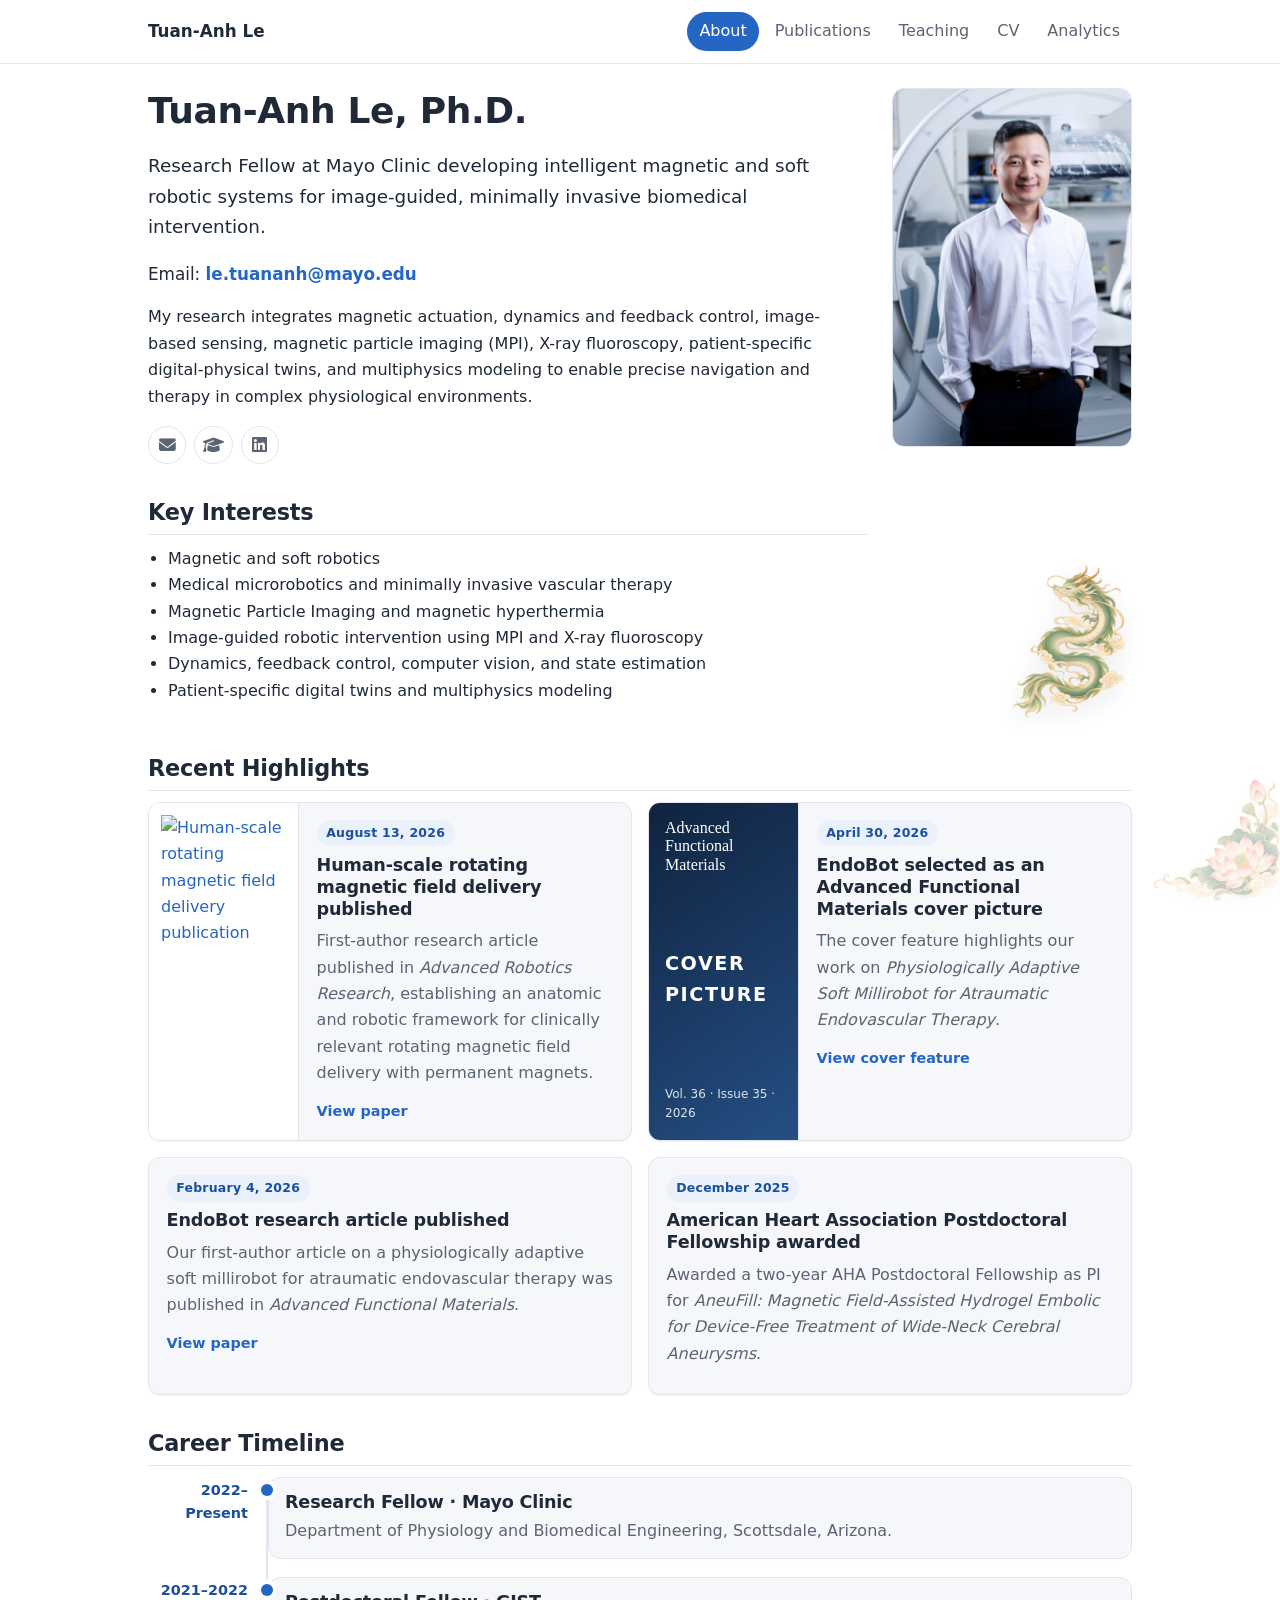
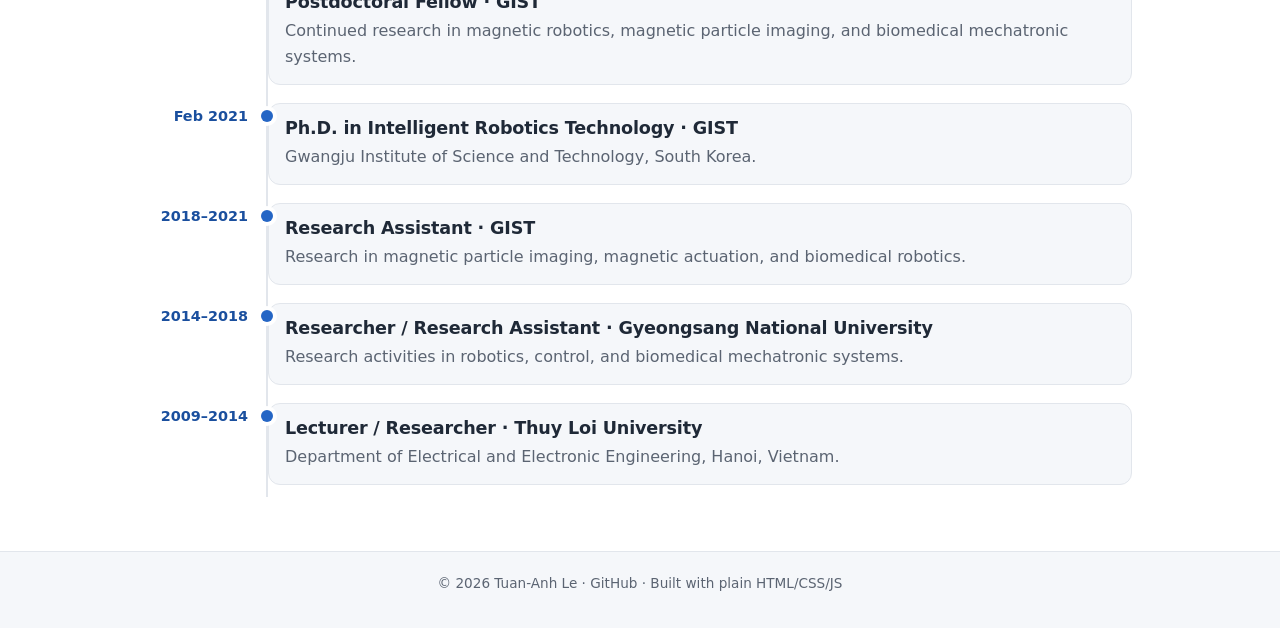
==== commit ff0f7f57: "Refresh lotus ornament styling" ====
--- a/index.html
+++ b/index.html
@@ -17,6 +17,6 @@
     <section><h2>Career Timeline</h2><div class="timeline"><div class="timeline-item"><div class="timeline-date">2022–Present</div><div class="timeline-content"><h3>Research Fellow · Mayo Clinic</h3><p>Department of Physiology and Biomedical Engineering, Scottsdale, Arizona.</p></div></div><div class="timeline-item"><div class="timeline-date">2021–2022</div><div class="timeline-content"><h3>Postdoctoral Fellow · GIST</h3><p>Continued research in magnetic robotics, magnetic particle imaging, and biomedical mechatronic systems.</p></div></div><div class="timeline-item"><div class="timeline-date">Feb 2021</div><div class="timeline-content"><h3>Ph.D. in Intelligent Robotics Technology · GIST</h3><p>Gwangju Institute of Science and Technology, South Korea.</p></div></div><div class="timeline-item"><div class="timeline-date">2018–2021</div><div class="timeline-content"><h3>Research Assistant · GIST</h3><p>Research in magnetic particle imaging, magnetic actuation, and biomedical robotics.</p></div></div><div class="timeline-item"><div class="timeline-date">2014–2018</div><div class="timeline-content"><h3>Researcher / Research Assistant · Gyeongsang National University</h3><p>Research activities in robotics, control, and biomedical mechatronic systems.</p></div></div><div class="timeline-item"><div class="timeline-date">2009–2014</div><div class="timeline-content"><h3>Lecturer / Researcher · Thuy Loi University</h3><p>Department of Electrical and Electronic Engineering, Hanoi, Vietnam.</p></div></div></div></section>
   </main>
   <footer class="site-footer"></footer>
-  <script src="assets/js/main.js?v=20260920-lotus25x"></script>
+  <script src="assets/js/main.js?v=20260920-lotusfade1"></script>
 </body>
 </html>
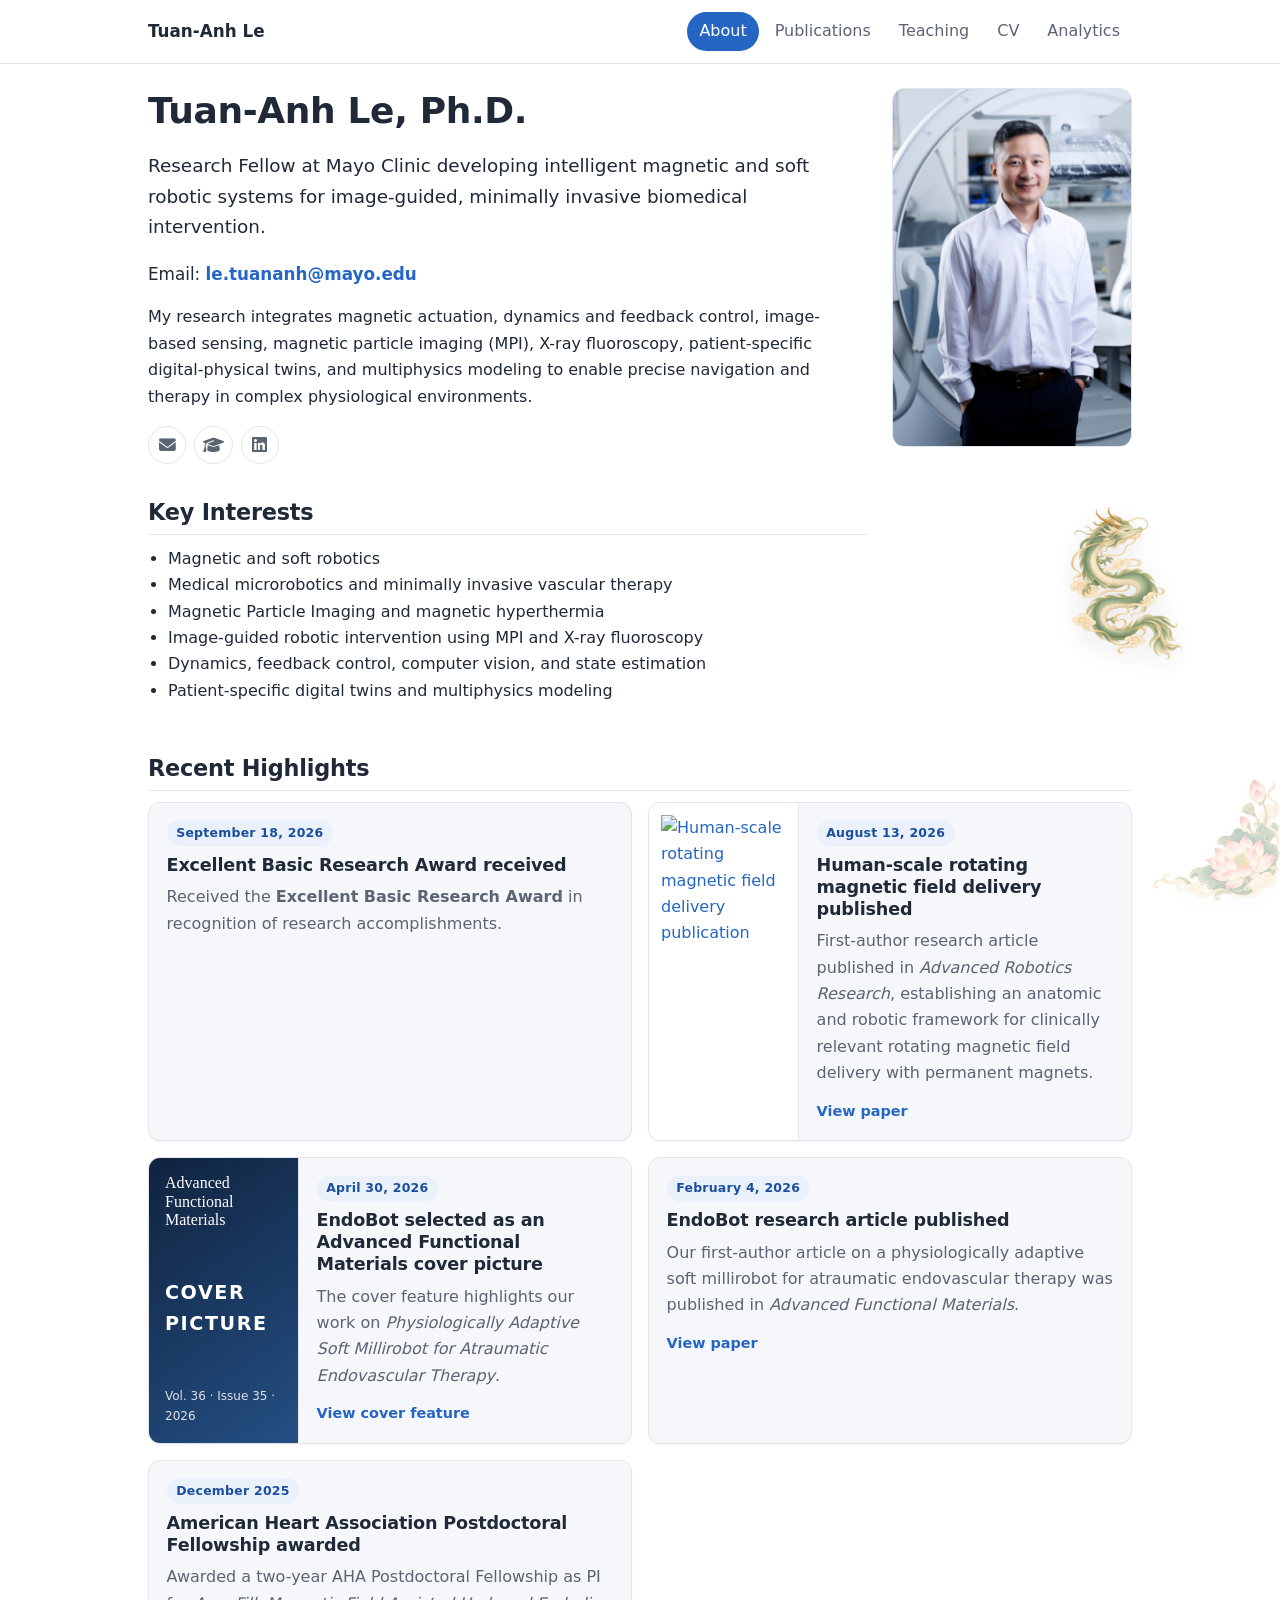
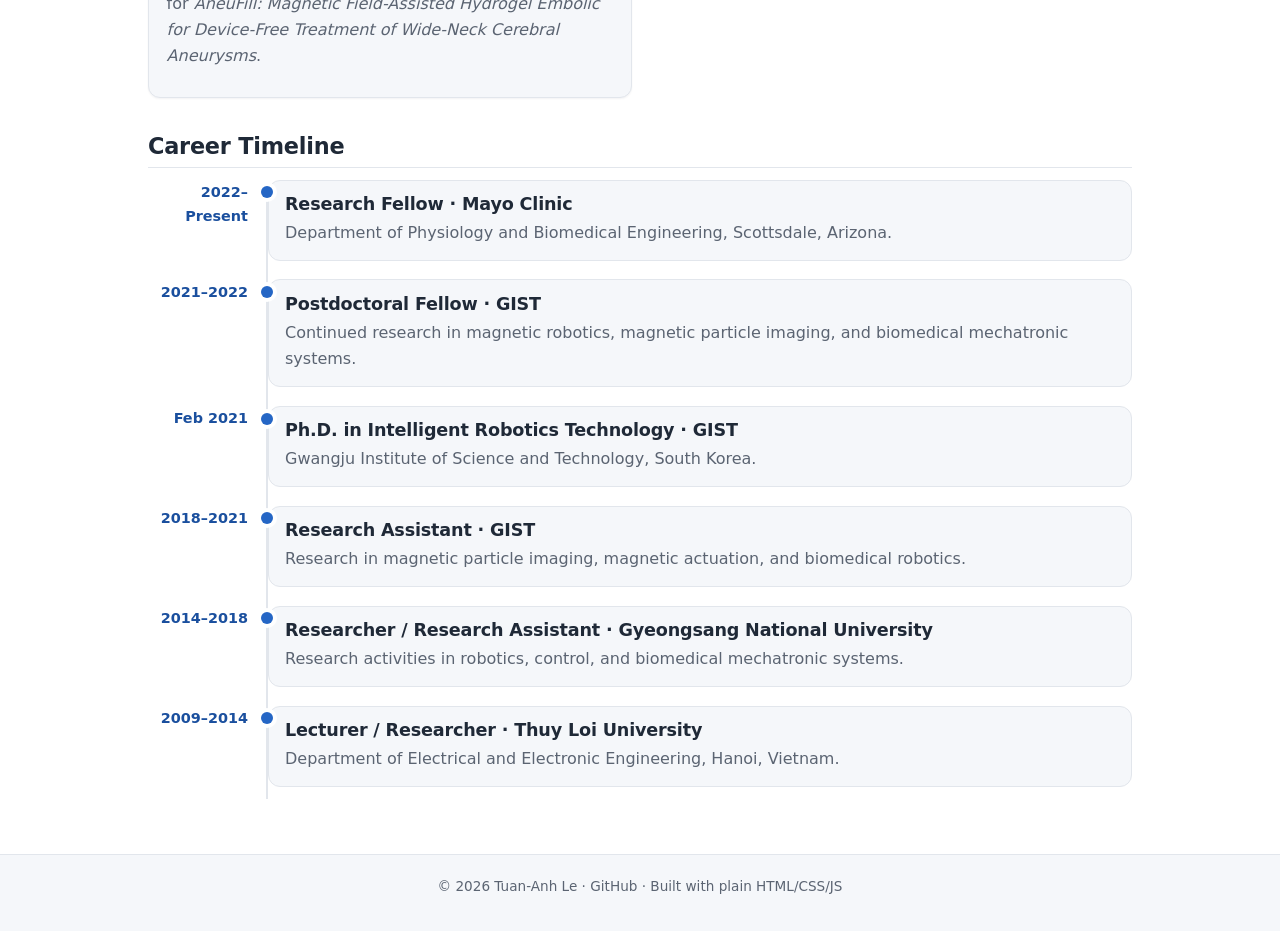
==== commit c609e8b0: "Add Excellent Basic Research Award to recent highlights" ====
--- a/index.html
+++ b/index.html
@@ -13,7 +13,7 @@
   <header class="site-header"><div class="nav-inner"><a class="site-title" href="index.html">Tuan-Anh Le</a><nav class="site-nav" aria-label="Primary navigation"></nav></div></header>
   <main>
     <section class="hero"><div class="hero-content"><h1>Tuan-Anh Le, Ph.D.</h1><p class="lead">Research Fellow at Mayo Clinic developing intelligent magnetic and soft robotic systems for image-guided, minimally invasive biomedical intervention.</p><p class="contact-line">Email: <a href="mailto:le.tuananh@mayo.edu"><b>le.tuananh@mayo.edu</b></a></p><p>My research integrates magnetic actuation, dynamics and feedback control, image-based sensing, magnetic particle imaging (MPI), X-ray fluoroscopy, patient-specific digital-physical twins, and multiphysics modeling to enable precise navigation and therapy in complex physiological environments.</p><div class="icons"><a href="mailto:le.tuananh@mayo.edu" title="Email" aria-label="Email"><i class="fas fa-envelope"></i></a><a href="https://scholar.google.com/citations?user=4DRKFp4AAAAJ" title="Google Scholar" aria-label="Google Scholar"><i class="fas fa-graduation-cap"></i></a><a href="https://www.linkedin.com/in/le-tuan-anh-835952119/" title="LinkedIn" aria-label="LinkedIn"><i class="fab fa-linkedin"></i></a></div><h2>Key Interests</h2><ul><li>Magnetic and soft robotics</li><li>Medical microrobotics and minimally invasive vascular therapy</li><li>Magnetic Particle Imaging and magnetic hyperthermia</li><li>Image-guided robotic intervention using MPI and X-ray fluoroscopy</li><li>Dynamics, feedback control, computer vision, and state estimation</li><li>Patient-specific digital twins and multiphysics modeling</li></ul></div><div class="hero-photo"><img src="assets/images/profile-placeholder.jpg" alt="Tuan-Anh Le"></div></section>
-    <section><h2>Recent Highlights</h2><div class="news-grid"><article class="news-card featured-news"><a class="news-image" href="https://doi.org/10.1002/adrr.70154" target="_blank" rel="noopener"><img src="assets/images/publications/70154.jpg" alt="Human-scale rotating magnetic field delivery publication"></a><div class="news-body"><div class="news-date">August 13, 2026</div><h3>Human-scale rotating magnetic field delivery published</h3><p>First-author research article published in <em>Advanced Robotics Research</em>, establishing an anatomic and robotic framework for clinically relevant rotating magnetic field delivery with permanent magnets.</p><a class="news-link" href="https://doi.org/10.1002/adrr.70154" target="_blank" rel="noopener">View paper</a></div></article><article class="news-card featured-news"><a class="cover-tile" href="https://doi.org/10.1002/adfm.75492" target="_blank" rel="noopener" aria-label="Advanced Functional Materials cover feature"><span class="cover-journal">Advanced Functional Materials</span><span class="cover-label">COVER PICTURE</span><span class="cover-year">Vol. 36 · Issue 35 · 2026</span></a><div class="news-body"><div class="news-date">April 30, 2026</div><h3>EndoBot selected as an Advanced Functional Materials cover picture</h3><p>The cover feature highlights our work on <em>Physiologically Adaptive Soft Millirobot for Atraumatic Endovascular Therapy</em>.</p><a class="news-link" href="https://doi.org/10.1002/adfm.75492" target="_blank" rel="noopener">View cover feature</a></div></article><article class="news-card"><div class="news-body"><div class="news-date">February 4, 2026</div><h3>EndoBot research article published</h3><p>Our first-author article on a physiologically adaptive soft millirobot for atraumatic endovascular therapy was published in <em>Advanced Functional Materials</em>.</p><a class="news-link" href="https://doi.org/10.1002/adfm.202531400" target="_blank" rel="noopener">View paper</a></div></article><article class="news-card"><div class="news-body"><div class="news-date">December 2025</div><h3>American Heart Association Postdoctoral Fellowship awarded</h3><p>Awarded a two-year AHA Postdoctoral Fellowship as PI for <em>AneuFill: Magnetic Field-Assisted Hydrogel Embolic for Device-Free Treatment of Wide-Neck Cerebral Aneurysms</em>.</p></div></article></div></section>
+    <section><h2>Recent Highlights</h2><div class="news-grid"><article class="news-card"><div class="news-body"><div class="news-date">September 18, 2026</div><h3>Excellent Basic Research Award received</h3><p>Received the <strong>Excellent Basic Research Award</strong> in recognition of research accomplishments.</p></div></article><article class="news-card featured-news"><a class="news-image" href="https://doi.org/10.1002/adrr.70154" target="_blank" rel="noopener"><img src="assets/images/publications/70154.jpg" alt="Human-scale rotating magnetic field delivery publication"></a><div class="news-body"><div class="news-date">August 13, 2026</div><h3>Human-scale rotating magnetic field delivery published</h3><p>First-author research article published in <em>Advanced Robotics Research</em>, establishing an anatomic and robotic framework for clinically relevant rotating magnetic field delivery with permanent magnets.</p><a class="news-link" href="https://doi.org/10.1002/adrr.70154" target="_blank" rel="noopener">View paper</a></div></article><article class="news-card featured-news"><a class="cover-tile" href="https://doi.org/10.1002/adfm.75492" target="_blank" rel="noopener" aria-label="Advanced Functional Materials cover feature"><span class="cover-journal">Advanced Functional Materials</span><span class="cover-label">COVER PICTURE</span><span class="cover-year">Vol. 36 · Issue 35 · 2026</span></a><div class="news-body"><div class="news-date">April 30, 2026</div><h3>EndoBot selected as an Advanced Functional Materials cover picture</h3><p>The cover feature highlights our work on <em>Physiologically Adaptive Soft Millirobot for Atraumatic Endovascular Therapy</em>.</p><a class="news-link" href="https://doi.org/10.1002/adfm.75492" target="_blank" rel="noopener">View cover feature</a></div></article><article class="news-card"><div class="news-body"><div class="news-date">February 4, 2026</div><h3>EndoBot research article published</h3><p>Our first-author article on a physiologically adaptive soft millirobot for atraumatic endovascular therapy was published in <em>Advanced Functional Materials</em>.</p><a class="news-link" href="https://doi.org/10.1002/adfm.202531400" target="_blank" rel="noopener">View paper</a></div></article><article class="news-card"><div class="news-body"><div class="news-date">December 2025</div><h3>American Heart Association Postdoctoral Fellowship awarded</h3><p>Awarded a two-year AHA Postdoctoral Fellowship as PI for <em>AneuFill: Magnetic Field-Assisted Hydrogel Embolic for Device-Free Treatment of Wide-Neck Cerebral Aneurysms</em>.</p></div></article></div></section>
     <section><h2>Career Timeline</h2><div class="timeline"><div class="timeline-item"><div class="timeline-date">2022–Present</div><div class="timeline-content"><h3>Research Fellow · Mayo Clinic</h3><p>Department of Physiology and Biomedical Engineering, Scottsdale, Arizona.</p></div></div><div class="timeline-item"><div class="timeline-date">2021–2022</div><div class="timeline-content"><h3>Postdoctoral Fellow · GIST</h3><p>Continued research in magnetic robotics, magnetic particle imaging, and biomedical mechatronic systems.</p></div></div><div class="timeline-item"><div class="timeline-date">Feb 2021</div><div class="timeline-content"><h3>Ph.D. in Intelligent Robotics Technology · GIST</h3><p>Gwangju Institute of Science and Technology, South Korea.</p></div></div><div class="timeline-item"><div class="timeline-date">2018–2021</div><div class="timeline-content"><h3>Research Assistant · GIST</h3><p>Research in magnetic particle imaging, magnetic actuation, and biomedical robotics.</p></div></div><div class="timeline-item"><div class="timeline-date">2014–2018</div><div class="timeline-content"><h3>Researcher / Research Assistant · Gyeongsang National University</h3><p>Research activities in robotics, control, and biomedical mechatronic systems.</p></div></div><div class="timeline-item"><div class="timeline-date">2009–2014</div><div class="timeline-content"><h3>Lecturer / Researcher · Thuy Loi University</h3><p>Department of Electrical and Electronic Engineering, Hanoi, Vietnam.</p></div></div></div></section>
   </main>
   <footer class="site-footer"></footer>
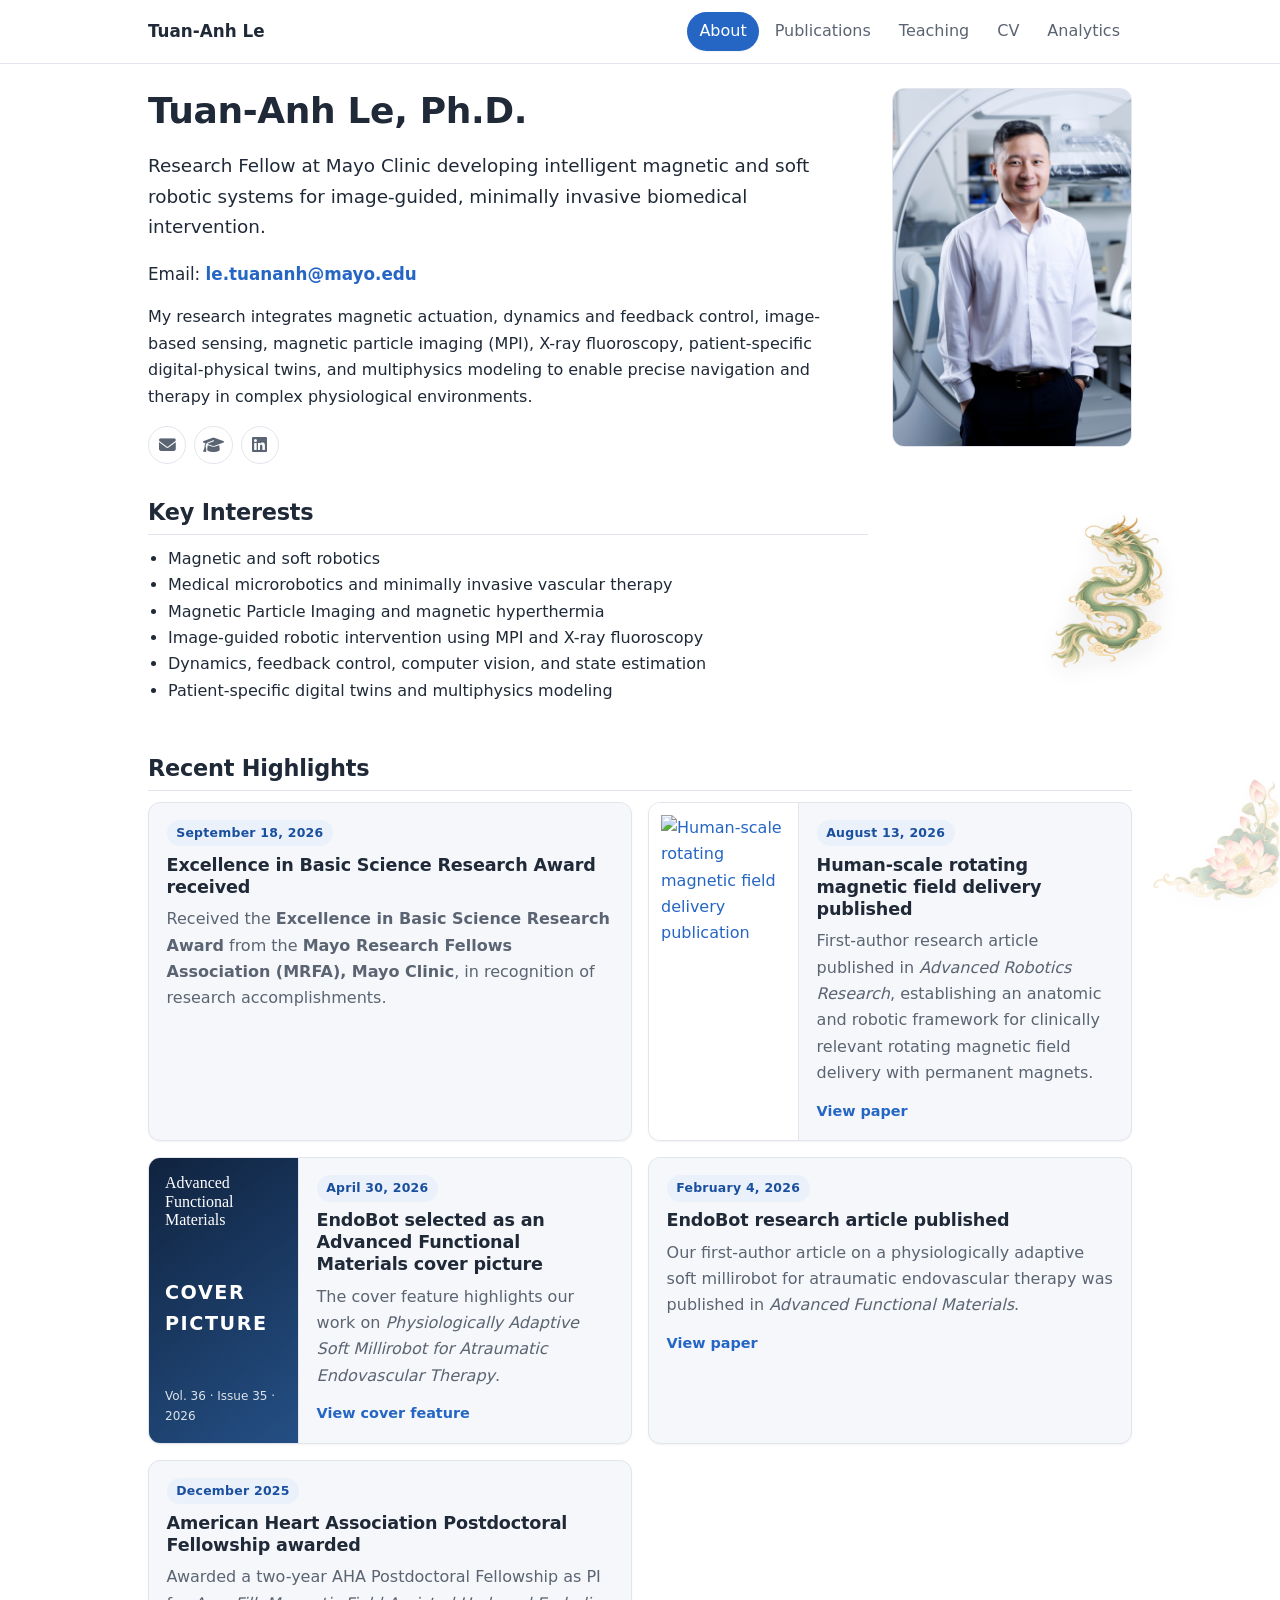
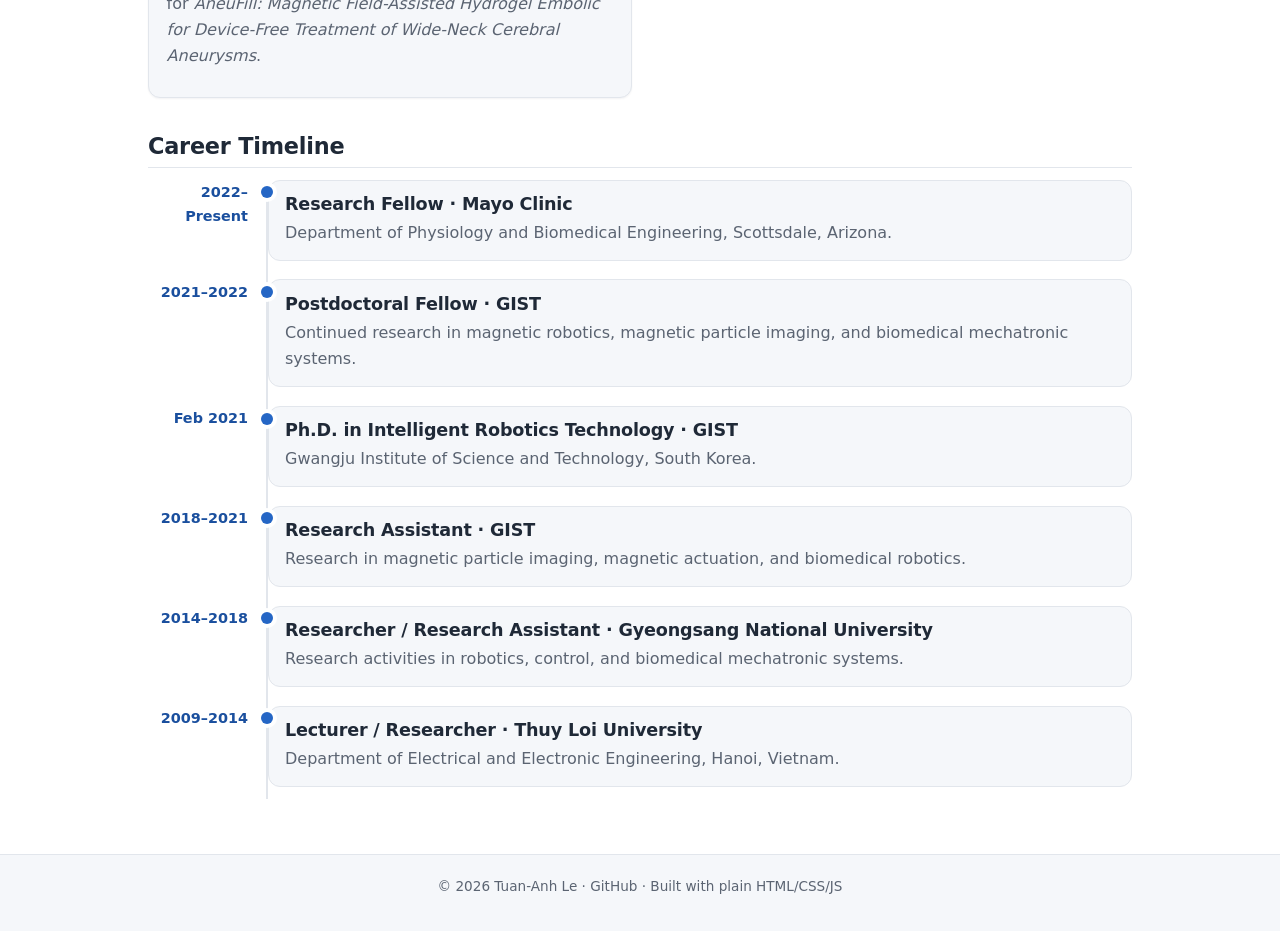
==== commit 884a2c4f: "Clarify Mayo MRFA research award" ====
--- a/index.html
+++ b/index.html
@@ -13,7 +13,7 @@
   <header class="site-header"><div class="nav-inner"><a class="site-title" href="index.html">Tuan-Anh Le</a><nav class="site-nav" aria-label="Primary navigation"></nav></div></header>
   <main>
     <section class="hero"><div class="hero-content"><h1>Tuan-Anh Le, Ph.D.</h1><p class="lead">Research Fellow at Mayo Clinic developing intelligent magnetic and soft robotic systems for image-guided, minimally invasive biomedical intervention.</p><p class="contact-line">Email: <a href="mailto:le.tuananh@mayo.edu"><b>le.tuananh@mayo.edu</b></a></p><p>My research integrates magnetic actuation, dynamics and feedback control, image-based sensing, magnetic particle imaging (MPI), X-ray fluoroscopy, patient-specific digital-physical twins, and multiphysics modeling to enable precise navigation and therapy in complex physiological environments.</p><div class="icons"><a href="mailto:le.tuananh@mayo.edu" title="Email" aria-label="Email"><i class="fas fa-envelope"></i></a><a href="https://scholar.google.com/citations?user=4DRKFp4AAAAJ" title="Google Scholar" aria-label="Google Scholar"><i class="fas fa-graduation-cap"></i></a><a href="https://www.linkedin.com/in/le-tuan-anh-835952119/" title="LinkedIn" aria-label="LinkedIn"><i class="fab fa-linkedin"></i></a></div><h2>Key Interests</h2><ul><li>Magnetic and soft robotics</li><li>Medical microrobotics and minimally invasive vascular therapy</li><li>Magnetic Particle Imaging and magnetic hyperthermia</li><li>Image-guided robotic intervention using MPI and X-ray fluoroscopy</li><li>Dynamics, feedback control, computer vision, and state estimation</li><li>Patient-specific digital twins and multiphysics modeling</li></ul></div><div class="hero-photo"><img src="assets/images/profile-placeholder.jpg" alt="Tuan-Anh Le"></div></section>
-    <section><h2>Recent Highlights</h2><div class="news-grid"><article class="news-card"><div class="news-body"><div class="news-date">September 18, 2026</div><h3>Excellent Basic Research Award received</h3><p>Received the <strong>Excellent Basic Research Award</strong> in recognition of research accomplishments.</p></div></article><article class="news-card featured-news"><a class="news-image" href="https://doi.org/10.1002/adrr.70154" target="_blank" rel="noopener"><img src="assets/images/publications/70154.jpg" alt="Human-scale rotating magnetic field delivery publication"></a><div class="news-body"><div class="news-date">August 13, 2026</div><h3>Human-scale rotating magnetic field delivery published</h3><p>First-author research article published in <em>Advanced Robotics Research</em>, establishing an anatomic and robotic framework for clinically relevant rotating magnetic field delivery with permanent magnets.</p><a class="news-link" href="https://doi.org/10.1002/adrr.70154" target="_blank" rel="noopener">View paper</a></div></article><article class="news-card featured-news"><a class="cover-tile" href="https://doi.org/10.1002/adfm.75492" target="_blank" rel="noopener" aria-label="Advanced Functional Materials cover feature"><span class="cover-journal">Advanced Functional Materials</span><span class="cover-label">COVER PICTURE</span><span class="cover-year">Vol. 36 · Issue 35 · 2026</span></a><div class="news-body"><div class="news-date">April 30, 2026</div><h3>EndoBot selected as an Advanced Functional Materials cover picture</h3><p>The cover feature highlights our work on <em>Physiologically Adaptive Soft Millirobot for Atraumatic Endovascular Therapy</em>.</p><a class="news-link" href="https://doi.org/10.1002/adfm.75492" target="_blank" rel="noopener">View cover feature</a></div></article><article class="news-card"><div class="news-body"><div class="news-date">February 4, 2026</div><h3>EndoBot research article published</h3><p>Our first-author article on a physiologically adaptive soft millirobot for atraumatic endovascular therapy was published in <em>Advanced Functional Materials</em>.</p><a class="news-link" href="https://doi.org/10.1002/adfm.202531400" target="_blank" rel="noopener">View paper</a></div></article><article class="news-card"><div class="news-body"><div class="news-date">December 2025</div><h3>American Heart Association Postdoctoral Fellowship awarded</h3><p>Awarded a two-year AHA Postdoctoral Fellowship as PI for <em>AneuFill: Magnetic Field-Assisted Hydrogel Embolic for Device-Free Treatment of Wide-Neck Cerebral Aneurysms</em>.</p></div></article></div></section>
+    <section><h2>Recent Highlights</h2><div class="news-grid"><article class="news-card"><div class="news-body"><div class="news-date">September 18, 2026</div><h3>Excellence in Basic Science Research Award received</h3><p>Received the <strong>Excellence in Basic Science Research Award</strong> from the <strong>Mayo Research Fellows Association (MRFA), Mayo Clinic</strong>, in recognition of research accomplishments.</p></div></article><article class="news-card featured-news"><a class="news-image" href="https://doi.org/10.1002/adrr.70154" target="_blank" rel="noopener"><img src="assets/images/publications/70154.jpg" alt="Human-scale rotating magnetic field delivery publication"></a><div class="news-body"><div class="news-date">August 13, 2026</div><h3>Human-scale rotating magnetic field delivery published</h3><p>First-author research article published in <em>Advanced Robotics Research</em>, establishing an anatomic and robotic framework for clinically relevant rotating magnetic field delivery with permanent magnets.</p><a class="news-link" href="https://doi.org/10.1002/adrr.70154" target="_blank" rel="noopener">View paper</a></div></article><article class="news-card featured-news"><a class="cover-tile" href="https://doi.org/10.1002/adfm.75492" target="_blank" rel="noopener" aria-label="Advanced Functional Materials cover feature"><span class="cover-journal">Advanced Functional Materials</span><span class="cover-label">COVER PICTURE</span><span class="cover-year">Vol. 36 · Issue 35 · 2026</span></a><div class="news-body"><div class="news-date">April 30, 2026</div><h3>EndoBot selected as an Advanced Functional Materials cover picture</h3><p>The cover feature highlights our work on <em>Physiologically Adaptive Soft Millirobot for Atraumatic Endovascular Therapy</em>.</p><a class="news-link" href="https://doi.org/10.1002/adfm.75492" target="_blank" rel="noopener">View cover feature</a></div></article><article class="news-card"><div class="news-body"><div class="news-date">February 4, 2026</div><h3>EndoBot research article published</h3><p>Our first-author article on a physiologically adaptive soft millirobot for atraumatic endovascular therapy was published in <em>Advanced Functional Materials</em>.</p><a class="news-link" href="https://doi.org/10.1002/adfm.202531400" target="_blank" rel="noopener">View paper</a></div></article><article class="news-card"><div class="news-body"><div class="news-date">December 2025</div><h3>American Heart Association Postdoctoral Fellowship awarded</h3><p>Awarded a two-year AHA Postdoctoral Fellowship as PI for <em>AneuFill: Magnetic Field-Assisted Hydrogel Embolic for Device-Free Treatment of Wide-Neck Cerebral Aneurysms</em>.</p></div></article></div></section>
     <section><h2>Career Timeline</h2><div class="timeline"><div class="timeline-item"><div class="timeline-date">2022–Present</div><div class="timeline-content"><h3>Research Fellow · Mayo Clinic</h3><p>Department of Physiology and Biomedical Engineering, Scottsdale, Arizona.</p></div></div><div class="timeline-item"><div class="timeline-date">2021–2022</div><div class="timeline-content"><h3>Postdoctoral Fellow · GIST</h3><p>Continued research in magnetic robotics, magnetic particle imaging, and biomedical mechatronic systems.</p></div></div><div class="timeline-item"><div class="timeline-date">Feb 2021</div><div class="timeline-content"><h3>Ph.D. in Intelligent Robotics Technology · GIST</h3><p>Gwangju Institute of Science and Technology, South Korea.</p></div></div><div class="timeline-item"><div class="timeline-date">2018–2021</div><div class="timeline-content"><h3>Research Assistant · GIST</h3><p>Research in magnetic particle imaging, magnetic actuation, and biomedical robotics.</p></div></div><div class="timeline-item"><div class="timeline-date">2014–2018</div><div class="timeline-content"><h3>Researcher / Research Assistant · Gyeongsang National University</h3><p>Research activities in robotics, control, and biomedical mechatronic systems.</p></div></div><div class="timeline-item"><div class="timeline-date">2009–2014</div><div class="timeline-content"><h3>Lecturer / Researcher · Thuy Loi University</h3><p>Department of Electrical and Electronic Engineering, Hanoi, Vietnam.</p></div></div></div></section>
   </main>
   <footer class="site-footer"></footer>
